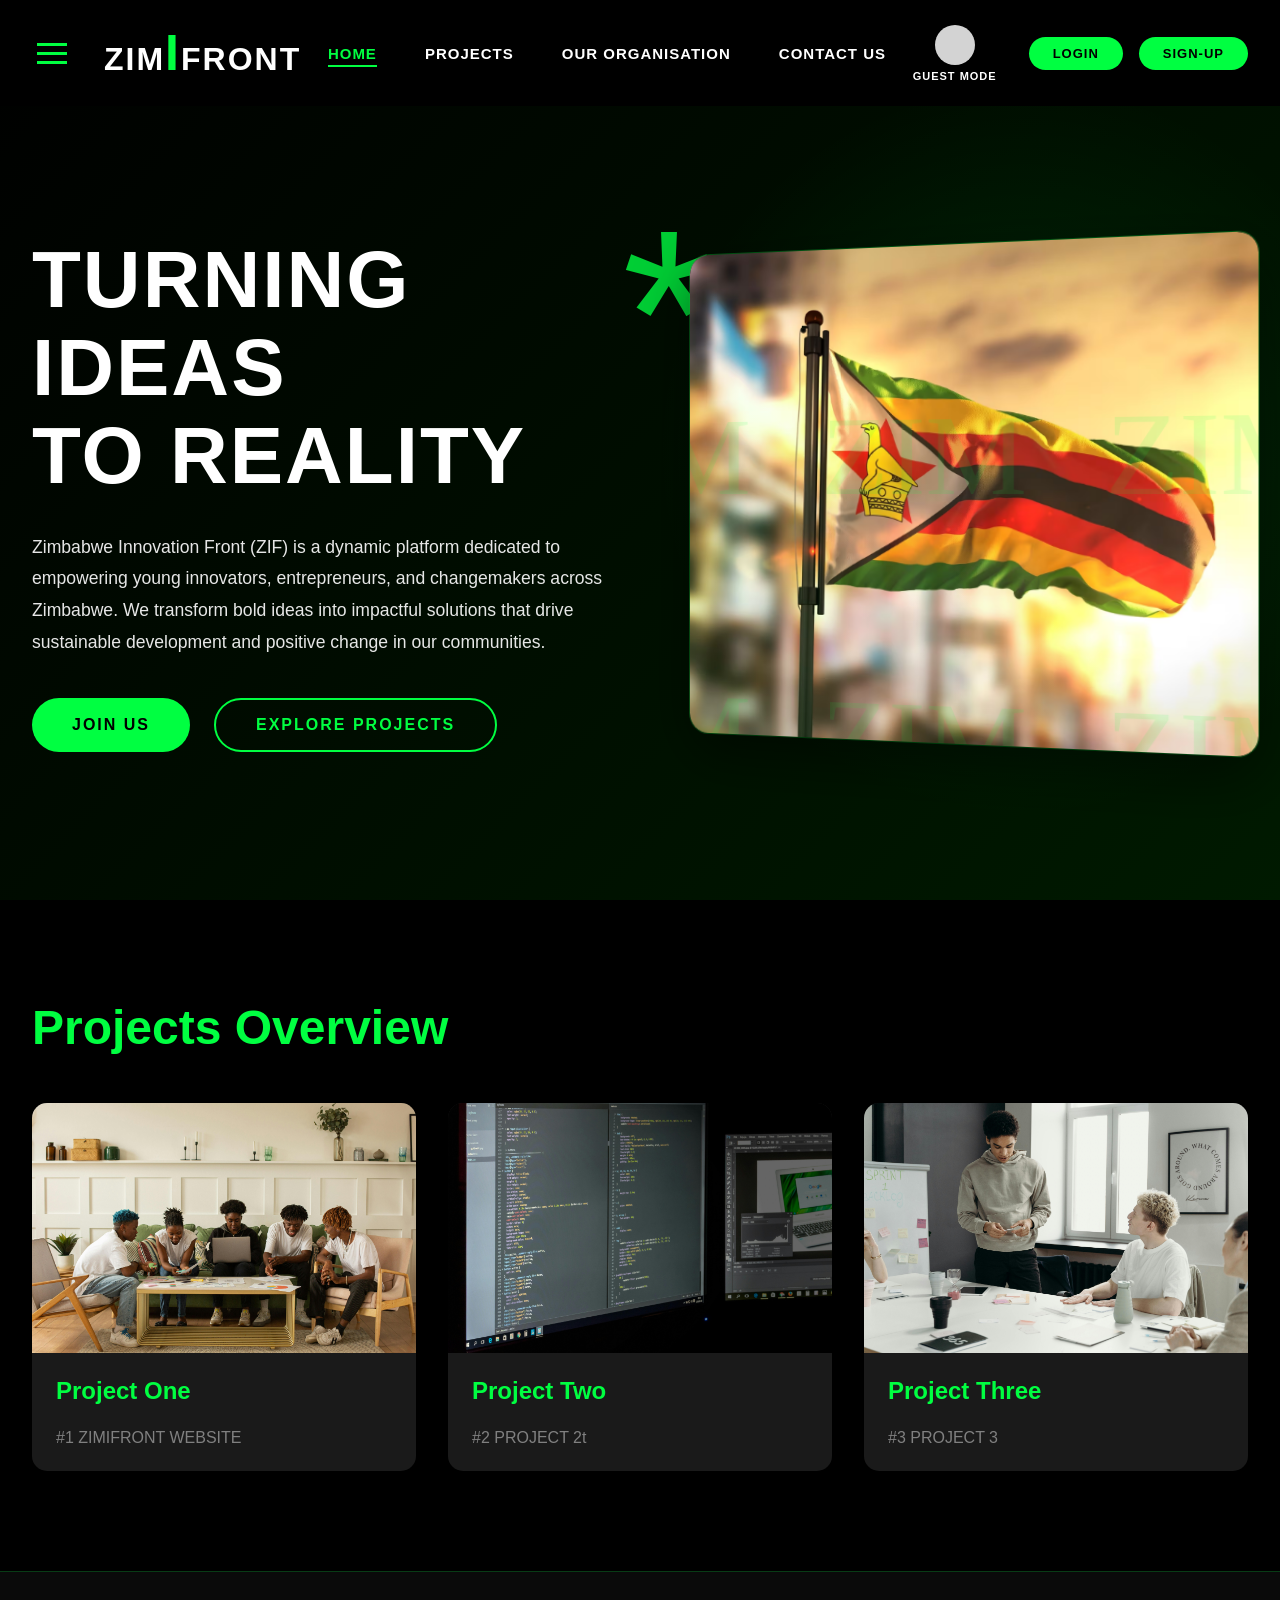
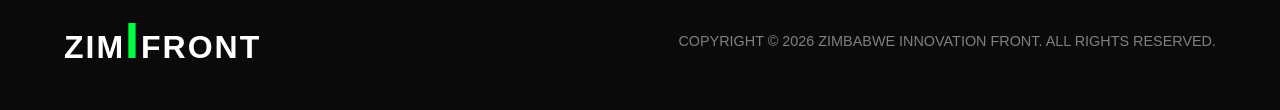
==== index.html @ 66d9a98f "Update index.html" ====
<!DOCTYPE html>
<html lang="en">
<head>
    <meta charset="UTF-8">
    <meta name="viewport" content="width=device-width, initial-scale=1.0">
    <title>ZIMFRONT - Where Ideas Become Reality</title>
<style>

* {
    margin: 0;
    padding: 0;
    box-sizing: border-box;
}

:root {
    --primary-green: #00ff41;
    --dark-green: #00cc34;
    --bg-black: #000000;
    --text-white: #ffffff;
    --gray: #808080;
    --text-green: #00ff41;
}

body {
    font-family: -apple-system, BlinkMacSystemFont, 'Segoe UI', Roboto, 'Helvetica Neue', Arial, sans-serif;
    background-color: var(--bg-black);
    color: var(--text-white);
    overflow-x: hidden;
}

.navbar {
    position: fixed;
    top: 0;
    left: 0;
    right: 0;
    background-color: rgba(0, 0, 0, 0.95);
    padding: 24px 32px;
    z-index: 1000;
    backdrop-filter: blur(10px);
}
.image-placeholder img{
    width:100%;
    height:100%;
    object-fit:cover;
    border-radius:20px;
}    

.nav-container {
    display: flex;
    justify-content: space-between;
    align-items: center;
    max-width: 1400px;
    margin: 0 auto;
}

.nav-left {
    display: flex;
    align-items: center;
    gap: 32px;
}

.menu-toggle {
    background: none;
    border: none;
    cursor: pointer;
    display: flex;
    flex-direction: column;
    gap: 6px;
    padding: 5px;
}

.menu-toggle span {
    width: 30px;
    height: 3px;
    background-color: var(--primary-green);
    transition: all 0.3s ease;
}

.menu-toggle:hover span {
    background-color: var(--text-white);
}

.logo {
    font-size: 32px;
    font-weight: 700;
    letter-spacing: 2px;
}

.logo-zim {
    color: var(--text-white);
}

.logo-front {
    color: var(--text-white);
}

.logo-i {
    color: var(--primary-green);
    font-size:50px; 
}

.nav-center {
    display: flex;
    gap: 48px;
}

.nav-link {
    color: var(--text-white);
    text-decoration: none;
    font-weight: 600;
    font-size: 15.2px;
    letter-spacing: 1px;
    position: relative;
    transition: color 0.3s ease;
}

.nav-link:hover,
.nav-link.active {
    color: var(--primary-green);
}

.nav-link::after {
    content: '';
    position: absolute;
    bottom: -5px;
    left: 0;
    width: 0;
    height: 2px;
    background-color: var(--primary-green);
    transition: width 0.3s ease;
}

.nav-link:hover::after,
.nav-link.active::after {
    width: 100%;
}

.nav-right {
    display: flex;
    align-items: center;
    gap: 16px;
}

.user-section {
    display: flex;
    flex-direction: column;
    align-items: center;
    margin-right: 16px;
}

.user-icon {
    width: 40px;
    height: 40px;
    background-color: #d3d3d3;
    border-radius: 50%;
    margin-bottom: 5px;
}

.user-text {
    font-size: 11.2px;
    font-weight: 600;
    letter-spacing: 1px;
}

.btn-login,
.btn-signup {
    padding: 9.6px 24px;
    border: none;
    border-radius: 25px;
    font-weight: 600;
    font-size: 13.6px;
    cursor: pointer;
    transition: all 0.3s ease;
    letter-spacing: 1px;
}

.btn-login {
    background-color: var(--primary-green);
    color: var(--bg-black);
}

.btn-login:hover {
    background-color: var(--dark-green);
    transform: translateY(-2px);
}

.btn-signup {
    background-color: var(--primary-green);
    color: var(--bg-black);
}

.btn-signup:hover {
    background-color: var(--dark-green);
    transform: translateY(-2px);
}


.mobile-menu .btn-login,
.mobile-menu .btn-signup {
    background-color: var(--bg-black);
    color: var(--primary-green);
    border: 2px solid var(--bg-black);
}

.mobile-menu .btn-login:hover,
.mobile-menu .btn-signup:hover {
    background-color: rgba(0, 0, 0, 0.8);
    transform: translateY(-2px);
}


.mobile-menu {
    position: fixed;
    top: 0;
    left: -500px;
    width: 450px;
    height: 100vh;
    background-color: var(--primary-green);
    padding: 2.5rem 2rem;
    transition: left 0.4s cubic-bezier(0.4, 0, 0.2, 1);
    z-index: 1001;
    display: flex;
    flex-direction: column;
    box-shadow: 4px 0 20px rgba(0, 255, 65, 0.3);
}

.mobile-menu.active {
    left: 0;
}

.menu-overlay {
    position: fixed;
    top: 0;
    left: 0;
    width: 100%;
    height: 100%;
    background-color: rgba(0, 0, 0, 0.7);
    z-index: 1000;
    opacity: 0;
    visibility: hidden;
    transition: opacity 0.4s ease, visibility 0.4s ease;
}

.menu-overlay.active {
    opacity: 1;
    visibility: visible;
}

.mobile-header {
    color: var(--bg-black);
    font-weight: 700;
    font-size: 20.8px;
    padding-bottom: 19.2px;
    border-bottom: 3px solid var(--bg-black);
    margin-bottom: 32px;
    letter-spacing: 1.5px;
}

.mobile-link {
    display: block;
    color: var(--bg-black);
    text-decoration: none;
    padding: 19.2px 0;
    font-weight: 600;
    font-size: 17.6px;
    border-bottom: 1px solid rgba(0, 0, 0, 0.15);
    transition: all 0.3s ease;
    letter-spacing: 0.5px;
}

.mobile-link:hover {
    padding-left: 15px;
    background-color: rgba(0, 0, 0, 0.05);
}

.mobile-auth {
    margin-top: auto;
    padding-top: 32px;
    display: flex;
    flex-direction: column;
    gap: 16px;
}

.mobile-footer {
    margin-top:24px;
    font-size: 12px;
    color: var(--bg-black);
    font-weight: 700;
    line-height: 1.5;
    text-align: center;
    padding-top: 19.2px;
    border-top: 3px solid var(--bg-black);
    letter-spacing: 0.5px;
}

.hero {
    min-height: 100vh;
    display: flex;
    flex-direction: column;
    justify-content: center;
    padding: 120px 2rem 2rem;
    background: linear-gradient(135deg, #000000 0%, #001a00 100%);
    position: relative;
    overflow: hidden;
}

.hero::before {
    content: '';
    position: absolute;
    top: 50%;
    right: -10%;
    width: 60%;
    height: 80%;
    background: radial-gradient(circle, rgba(0, 255, 65, 0.1) 0%, transparent 70%);
    transform: translateY(-50%);
}

.hero-content {
    display: flex;
    justify-content: space-between;
    align-items: center;
    max-width: 1400px;
    margin: 0 auto;
    width: 100%;
    gap: 64px;
}

.hero-left {
    flex: 1;
}

.hero-title {
    font-size: 5rem;
    font-weight: 900;
    line-height: 1.1;
    margin-bottom: 2rem;
    letter-spacing: 2px;
}

.hero-intro {
    font-size: 1.1rem;
    line-height: 1.8;
    color: rgba(255, 255, 255, 0.9);
    margin-bottom: 2.5rem;
    max-width: 600px;
}

.hero-buttons {
    display: flex;
    gap: 1.5rem;
    flex-wrap: wrap;
}

.btn-primary,
.btn-secondary {
    padding: 1rem 2.5rem;
    border: none;
    border-radius: 35px;
    font-size: 1rem;
    font-weight: 700;
    cursor: pointer;
    transition: all 0.3s ease;
    letter-spacing: 2px;
}

.btn-primary {
    background-color: var(--primary-green);
    color: var(--bg-black);
}

.btn-primary:hover {
    background-color: var(--dark-green);
    transform: translateY(-3px);
    box-shadow: 0 10px 30px rgba(0, 255, 65, 0.3);
}

.btn-secondary {
    background-color: transparent;
    color: var(--primary-green);
    border: 2px solid var(--primary-green);
}

.btn-secondary:hover {
    background-color: var(--primary-green);
    color: var(--bg-black);
    transform: translateY(-3px);
    box-shadow: 0 10px 30px rgba(0, 255, 65, 0.2);
}

.btn-projects {
    padding: 1rem 3rem;
    background-color: var(--primary-green);
    color: var(--bg-black);
    border: none;
    border-radius: 35px;
    font-size: 1rem;
    font-weight: 700;
    cursor: pointer;
    transition: all 0.3s ease;
    letter-spacing: 2px;
}

.btn-projects:hover {
    background-color: var(--dark-green);
    transform: translateY(-3px);
    box-shadow: 0 10px 30px rgba(0, 255, 65, 0.3);
}

.hero-right {
    flex: 1;
    display: flex;
    justify-content: center;
    align-items: center;
}

.image-container {
    position: relative;
    width: 100%;
    max-width: 600px;
}

.decorative-asterisk {
    position: absolute;
    top: -50px;
    left: -50px;
    font-size: 15rem;
    color: var(--primary-green);
    opacity: 0.8;
    font-weight: 300;
    z-index: 1;
    line-height: 1;
}

.image-card {
    position: relative;
    z-index: 2;
    transform: perspective(1000px) rotateY(-10deg);
    transition: transform 0.6s ease;
}

.image-card:hover {
    transform: perspective(1000px) rotateY(0deg);
}

.image-placeholder {
    width: 100%;
    height: 500px;
    background: linear-gradient(135deg, #1a1a1a 0%, #2d2d2d 100%);
    border-radius: 20px;
    box-shadow: 
        0 20px 60px rgba(0, 0, 0, 0.5),
        0 0 0 1px rgba(0, 255, 65, 0.3);
    overflow: hidden;
    position: relative;
}

.image-placeholder::before {
    content: '';
    position: absolute;
    top: 0;
    left: 0;
    right: 0;
    bottom: 0;
    background: 
        linear-gradient(45deg, rgba(0, 255, 65, 0.1) 0%, transparent 50%),
        url('data:image/svg+xml,<svg xmlns="http://www.w3.org/2000/svg" viewBox="0 0 100 100"><text y="50" font-size="40" fill="%2300ff41" opacity="0.1">ZIM</text></svg>');
    background-size: cover, 50%;
    background-position: center;
}

.scroll-indicator {
    position: absolute;
    bottom: 40px;
    left: 50%;
    transform: translateX(-50%);
    display: flex;
    flex-direction: column;
    align-items: center;
    gap: 10px;
    opacity: 0.7;
}

.scroll-indicator span {
    font-size: 0.8rem;
    letter-spacing: 2px;
}

.scroll-line {
    width: 2px;
    height: 40px;
    background: linear-gradient(to bottom, var(--primary-green), transparent);
    animation: scrollAnimation 2s ease-in-out infinite;
}

@keyframes scrollAnimation {
    0%, 100% {
        opacity: 0;
        transform: translateY(0);
    }
    50% {
        opacity: 1;
        transform: translateY(20px);
    }
}

/* Sections */
.container {
    max-width: 1400px;
    margin: 0 auto;
    padding: 0 2rem;
}

/* Highlights Section */
.highlights-section {
    padding: 80px 0;
    background: linear-gradient(180deg, #000000 0%, #001a00 100%);
    position: relative;
}

.highlights-title {
    font-size: 2.5rem;
    font-weight: 800;
    margin-bottom: 3rem;
    text-align: center;
    color: var(--text-white);
}

.highlights-grid {
    display: grid;
    grid-template-columns: repeat(auto-fit, minmax(280px, 1fr));
    gap: 2rem;
    margin-top: 3rem;
}

.highlight-card {
    background: linear-gradient(135deg, rgba(0, 255, 65, 0.05) 0%, rgba(0, 0, 0, 0.5) 100%);
    border: 1px solid rgba(0, 255, 65, 0.2);
    border-radius: 15px;
    padding: 2rem;
    transition: all 0.3s ease;
    cursor: pointer;
}

.highlight-card:hover {
    transform: translateY(-10px);
    border-color: var(--primary-green);
    box-shadow: 0 20px 40px rgba(0, 255, 65, 0.2);
    background: linear-gradient(135deg, rgba(0, 255, 65, 0.1) 0%, rgba(0, 0, 0, 0.5) 100%);
}

.highlight-icon {
    font-size: 3rem;
    margin-bottom: 1rem;
}

.highlight-card h3 {
    font-size: 1.5rem;
    color: var(--text-white);
    margin-bottom: 0.5rem;
}

.highlight-type {
    color: var(--primary-green);
    font-size: 0.85rem;
    font-weight: 600;
    text-transform: uppercase;
    letter-spacing: 1px;
    margin-bottom: 1rem;
}

.highlight-desc {
    color: var(--gray);
    line-height: 1.6;
    margin-bottom: 1.5rem;
}

.highlight-link {
    color: var(--primary-green);
    text-decoration: none;
    font-weight: 600;
    display: inline-flex;
    align-items: center;
    gap: 0.5rem;
    transition: all 0.3s ease;
}

.highlight-link:hover {
    gap: 1rem;
    color: var(--dark-green);
}

.about-section,
.projects-section {
    padding: 100px 0;
    background-color: var(--bg-black);
}

.section-title {
    font-size: 3rem;
    font-weight: 800;
    margin-bottom: 2rem;
    color: var(--primary-green);
}

.section-text {
    font-size: 1.2rem;
    line-height: 1.8;
    max-width: 800px;
    color: var(--gray);
}

/* Projects Grid */
.projects-grid {
    display: grid;
    grid-template-columns: repeat(auto-fit, minmax(350px, 1fr));
    gap: 2rem;
    margin-top: 3rem;
}

.project-card {
    background-color: #1a1a1a;
    border-radius: 15px;
    overflow: hidden;
    transition: transform 0.3s ease, box-shadow 0.3s ease;
    cursor: pointer;
}

.project-card:hover {
    transform: translateY(-10px);
    box-shadow: 0 20px 40px rgba(0, 255, 65, 0.2);
}

.project-image {
    width: 100%;
    height: 250px;
    background: linear-gradient(135deg, #2d2d2d 0%, #1a1a1a 100%);
    position: relative;
}

.project-image img {
    width: 100%;
    height: 100%;
    object-fit: cover;
}

.project-card h3 {
    padding: 1.5rem;
    font-size: 1.5rem;
    color: var(--primary-green);
}

.project-card p {
    padding: 0 1.5rem 1.5rem;
    color: var(--gray);
}

/* Footer */
.footer {
    background-color: #0a0a0a;
    padding: 3rem 0;
    border-top: 1px solid rgba(0, 255, 65, 0.2);
}

.footer-content {
    display: flex;
    justify-content: space-between;
    align-items: center;
}

.footer p {
    color: var(--gray);
    font-size: 0.9rem;
}

/* Responsive Design */
@media (max-width: 1024px) {
    .hero-title {
        font-size: 4rem;
    }
    
    .hero-intro {
        font-size: 1rem;
    }
    
    .nav-center {
        display: none;
    }
    
    .highlights-grid {
        grid-template-columns: repeat(auto-fit, minmax(250px, 1fr));
    }
}

@media (max-width: 768px) {
    .hero-content {
        flex-direction: column;
        text-align: center;
    }
    
    .hero-title {
        font-size: 3rem;
    }
    
    .hero-intro {
        font-size: 0.95rem;
        margin-left: auto;
        margin-right: auto;
    }
    
    .hero-buttons {
        justify-content: center;
    }
    
    .decorative-asterisk {
        font-size: 8rem;
        top: -30px;
        left: -30px;
    }
    
    .nav-right .user-section {
        display: none;
    }
    
    .section-title {
        font-size: 2rem;
    }
    
    .highlights-grid {
        grid-template-columns: 1fr;
    }
    
    .highlights-title {
        font-size: 1.8rem;
    }
    
    .projects-grid {
        grid-template-columns: 1fr;
    }
    
    .footer-content {
        flex-direction: column;
        gap: 1rem;
        text-align: center;
    }
    
    .mobile-menu {
        width: 350px;
        left: -350px;
    }
}

@media (max-width: 480px) {
    .hero-title {
        font-size: 2.5rem;
    }
    
    .hero-intro {
        font-size: 0.9rem;
    }
    
    .hero-buttons {
        flex-direction: column;
        width: 100%;
    }
    
    .btn-primary,
    .btn-secondary {
        width: 100%;
    }
    
    .navbar {
        padding: 1rem;
    }
    
    .logo {
        font-size: 1.5rem;
    }
    
    .btn-login,
    .btn-signup {
        padding: 0.5rem 1rem;
        font-size: 0.75rem;
    }
    
    .highlights-title {
        font-size: 1.5rem;
    }
    
    .highlight-card {
        padding: 1.5rem;
    }
    
    .mobile-menu {
        width: 85%;
        left: -85%;
    }
}

</style>
<link rel="stylesheet" href="Header_and_footer.css">
<script src = 'headerFooterManager.js'></script>
</head>
<body>
  <special-header></special-header>
    
    <div class="menu-overlay" id="menuOverlay"></div>

    
    <section class="hero">
        <div class="hero-content">
            <div class="hero-left">
                <h1 class="hero-title">
                    TURNING IDEAS<br>
                    TO REALITY
                </h1>
                <p class="hero-intro">
                    Zimbabwe Innovation Front (ZIF) is a dynamic platform dedicated to empowering young innovators, 
                    entrepreneurs, and changemakers across Zimbabwe. We transform bold ideas into impactful solutions 
                    that drive sustainable development and positive change in our communities.
                </p>
                <div class="hero-buttons">
                    <button class="btn-primary">JOIN US</button>
                    <button class="btn-secondary">EXPLORE PROJECTS</button>
                </div>
            </div>
            
            <div class="hero-right">
                <div class="image-container">
                    <div class="decorative-asterisk">*</div>
                    <div class="image-card">
                        <div class="image-placeholder"> <img src="zimbabwe-flag.avif">
                        </div>
                    </div>
                </div>
            </div>
        </div>

    </section>

   <!-- Projects Section -->
    <section id="projects" class="projects-section">
        <div class="container">
            <h2 class="section-title">Projects Overview</h2>
            <div class="projects-grid">
                <div class="project-card">
                    <div class="project-image"><img src="pexels-gabby-k-9433169.jpg"></div>
                    <h3>Project One</h3>
                    <p>#1 ZIMIFRONT WEBSITE</p>
                </div>
                <div class="project-card">
                    <div class="project-image"><img src="pexels-pixabay-159299.jpg"></div>
                    <h3>Project Two</h3>
                    <p>#2 PROJECT 2t</p>
                </div>
                <div class="project-card">
                    <div class="project-image"><img src = "pexels-cottonbro-7437090.jpg"></div>
                    <h3>Project Three</h3>
                    <p>#3 PROJECT 3</p>
                </div>
            </div>
        </div>
    </section>
    
    <special-footer></special-footer>
    

    <script>

// Mobile Menu Toggle
window.addEventListener('DOMContentLoaded', () => {
    setTimeout(() => {
        const navbar = document.querySelector('.navbar');
        if (navbar) {
            navbar.style.transition = 'transform 0.3s ease, background-color 0.3s ease';
        }  
// Close mobile menu when clicking a link
const mobileLinks = document.querySelectorAll('.mobile-link');
mobileLinks.forEach(link => {
    link.addEventListener('click', () => {
        mobileMenu.classList.remove('active');
        menuOverlay.classList.remove('active');
        document.body.style.overflow = '';
        const spans = menuToggle.querySelectorAll('span');
        spans[0].style.transform = 'none';
        spans[1].style.opacity = '1';
        spans[2].style.transform = 'none';
    });
});

// Smooth scrolling for navigation links
document.querySelectorAll('a[href^="#"]').forEach(anchor => {
    anchor.addEventListener('click', function (e) {
        e.preventDefault();
        const target = document.querySelector(this.getAttribute('href'));
        if (target) {
            target.scrollIntoView({
                behavior: 'smooth',
                block: 'start'
            });
        }
    });
});

// Active nav link on scroll
const sections = document.querySelectorAll('section[id]');
const navLinks = document.querySelectorAll('.nav-link');

window.addEventListener('scroll', () => {
    let current = '';
    
    sections.forEach(section => {
        const sectionTop = section.offsetTop;
        const sectionHeight = section.clientHeight;
        if (window.scrollY >= (sectionTop - 200)) {
            current = section.getAttribute('id');
        }
    });
    
    navLinks.forEach(link => {
        link.classList.remove('active');
        if (link.getAttribute('href') === `#${current}`) {
            link.classList.add('active');
        }
    });
    
    // Special case for home
    if (window.scrollY < 300) {
        navLinks.forEach(link => {
            if (link.getAttribute('href') === '#home') {
                link.classList.add('active');
            }
        });
    }
});


// 3D tilt effect on image card
const imageCard = document.querySelector('.image-card');
if (imageCard) {
    imageCard.addEventListener('mousemove', (e) => {
        const rect = imageCard.getBoundingClientRect();
        const x = e.clientX - rect.left;
        const y = e.clientY - rect.top;
        
        const centerX = rect.width / 2;
        const centerY = rect.height / 2;
        
        const rotateX = (y - centerY) / 20;
        const rotateY = (centerX - x) / 20;
        
        imageCard.style.transform = `perspective(1000px) rotateX(${rotateX}deg) rotateY(${rotateY}deg)`;
    });
    
    imageCard.addEventListener('mouseleave', () => {
        imageCard.style.transform = 'perspective(1000px) rotateY(-10deg)';
    });
}

// Fade in animations on scroll
const observerOptions = {
    threshold: 0.1,
    rootMargin: '0px 0px -100px 0px'
};

const observer = new IntersectionObserver((entries) => {
    entries.forEach(entry => {
        if (entry.isIntersecting) {
            entry.target.style.opacity = '1';
            entry.target.style.transform = 'translateY(0)';
        }
    });
}, observerOptions);

// Add fade-in class to elements
document.querySelectorAll('.project-card, .section-title, .section-text').forEach(el => {
    el.style.opacity = '0';
    el.style.transform = 'translateY(30px)';
    el.style.transition = 'opacity 0.6s ease, transform 0.6s ease';
    observer.observe(el);
});

// View Projects button scroll
const viewProjectsBtn = document.querySelector('.btn-projects');
if (viewProjectsBtn) {
    viewProjectsBtn.addEventListener('click', () => {
        const projectsSection = document.getElementById('projects');
        if (projectsSection) {
            projectsSection.scrollIntoView({
                behavior: 'smooth',
                block: 'start'
            });
        }
    });
}

// Hero CTA buttons
const exploreProjectsBtn = document.querySelector('.btn-secondary');
if (exploreProjectsBtn) {
    exploreProjectsBtn.addEventListener('click', () => {
        const projectsSection = document.getElementById('projects');
        if (projectsSection) {
            projectsSection.scrollIntoView({
                behavior: 'smooth',
                block: 'start'
            });
        }
    });
}

const joinUsBtn = document.querySelector('.btn-primary');
if (joinUsBtn) {
    joinUsBtn.addEventListener('click', () => {
        // You can link this to a signup form or contact section
        alert('Thank you for your interest! Registration will open soon.');
    });
}

// Animated asterisk rotation
const asterisk = document.querySelector('.decorative-asterisk');
if (asterisk) {
    let rotation = 0;
    setInterval(() => {
        rotation += 0.5;
        asterisk.style.transform = `rotate(${rotation}deg)`;
    }, 50);
}

// Add hover effect to project cards
const projectCards = document.querySelectorAll('.project-card');
projectCards.forEach(card => {
    card.addEventListener('mouseenter', function() {
        this.style.borderColor = 'var(--primary-green)';
    });
    
    card.addEventListener('mouseleave', function() {
        this.style.borderColor = 'transparent';
    });
});

// Navbar scroll effect
let lastScroll = 0;
const navbar = document.querySelector('.navbar');

window.addEventListener('scroll', () => {
    const currentScroll = window.scrollY;
    
    if (currentScroll > lastScroll && currentScroll > 100) {
        // Scrolling down
        navbar.style.transform = 'translateY(-100%)';
    } else {
        // Scrolling up
        navbar.style.transform = 'translateY(0)';
    }
    
    // Add background when scrolled
    if (currentScroll > 50) {
        navbar.style.backgroundColor = 'rgba(0, 0, 0, 0.98)';
    } else {
        navbar.style.backgroundColor = 'rgba(0, 0, 0, 0.95)';
    }
    
    lastScroll = currentScroll;
});

// Add transition to navbar
/*navbar.style.transition = 'transform 0.3s ease, background-color 0.3s ease';*/

console.log('ZIMFRONT website loaded successfully!');

        function loginUser(){

const name = document.getElementById("loginName").value;

const user = {
name:name,
image:"default-avatar.png"
};

localStorage.setItem("user", JSON.stringify(user));

window.location.href="index.html";

}

</script>
</body>
</html>
---- Header_and_footer.css ----
/* Global reset used by header/footer */
* {
    margin: 0;
    padding: 0;
    box-sizing: border-box;
}

:root {
    --primary-green: #00ff41;
    --dark-green: #00cc34;
    --bg-black: #000000;
    --text-white: #ffffff;
    --gray: #808080;
}

/* Base body styling */
body {
    font-family: -apple-system, BlinkMacSystemFont, 'Segoe UI', Roboto, 'Helvetica Neue', Arial, sans-serif;
    background-color: var(--bg-black);
    color: var(--text-white);
    overflow-x: hidden;
}

/* NAVBAR */

.navbar {
    position: fixed;
    top: 0;
    left: 0;
    right: 0;
    background-color: rgba(0,0,0,0.95);
    padding: 24px 32px;
    z-index: 1000;
    backdrop-filter: blur(10px);
}

.nav-container {
    display: flex;
    justify-content: space-between;
    align-items: center;
    max-width: 1400px;
    margin: 0 auto;
}

.nav-left {
    display: flex;
    align-items: center;
    gap: 32px;
}

/* Menu toggle */

.menu-toggle {
    background: none;
    border: none;
    cursor: pointer;
    display: flex;
    flex-direction: column;
    gap: 6px;
    padding: 5px;
}

.menu-toggle span {
    width: 30px;
    height: 3px;
    background-color: var(--primary-green);
    transition: all 0.3s ease;
}

.menu-toggle:hover span {
    background-color: var(--text-white);
}

/* Logo */

.logo {
    font-size: 32px;
    font-weight: 700;
    letter-spacing: 2px;
}

.logo-zim,
.logo-front {
    color: var(--text-white);
}

.logo-i {
    color: var(--primary-green);
    font-size: 50px;
}

/* Navigation links */

.nav-center {
    display: flex;
    gap: 48px;
}

.nav-link {
    color: var(--text-white);
    text-decoration: none;
    font-weight: 600;
    font-size: 15px;
    letter-spacing: 1px;
    position: relative;
    transition: color 0.3s ease;
}

.nav-link:hover,
.nav-link.active {
    color: var(--primary-green);
}

.nav-link::after {
    content: "";
    position: absolute;
    bottom: -5px;
    left: 0;
    width: 0;
    height: 2px;
    background-color: var(--primary-green);
    transition: width 0.3s ease;
}

.nav-link:hover::after,
.nav-link.active::after {
    width: 100%;
}

/* Right section */

.nav-right {
    display: flex;
    align-items: center;
    gap: 16px;
}

.user-section {
    display: flex;
    flex-direction: column;
    align-items: center;
    margin-right: 16px;
}

.user-icon {
    width: 40px;
    height: 40px;
    background: #d3d3d3;
    border-radius: 50%;
    margin-bottom: 5px;
}

.user-text {
    font-size: 11px;
    font-weight: 600;
}

/* Buttons */

.btn-login,
.btn-signup {
    padding: 9px 24px;
    border: none;
    border-radius: 25px;
    font-weight: 600;
    font-size: 13px;
    cursor: pointer;
    transition: all 0.3s ease;
}

.btn-login,
.btn-signup {
    background-color: var(--primary-green);
    color: var(--bg-black);
}

.btn-login:hover,
.btn-signup:hover {
    background-color: var(--dark-green);
    transform: translateY(-2px);
}

/* MOBILE MENU */

.mobile-menu {
    position: fixed;
    top: 0;
    left: -500px;
    width: 450px;
    height: 100vh;
    background-color: var(--primary-green);
    padding: 2.5rem 2rem;
    transition: left 0.4s ease;
    z-index: 1001;
    display: flex;
    flex-direction: column;
    overflow-y: auto;
}

.mobile-menu.active {
    left: 0;
}

.menu-overlay {
    position: fixed;
    top: 0;
    left: 0;
    width: 100%;
    height: 100%;
    background: rgba(0,0,0,0.7);
    z-index: 1000;
    opacity: 0;
    visibility: hidden;
    transition: 0.4s;
}

.menu-overlay.active {
    opacity: 1;
    visibility: visible;
}

.mobile-header {
    color: var(--bg-black);
    font-weight: 700;
    font-size: 20px;
    padding-bottom: 20px;
    border-bottom: 3px solid var(--bg-black);
    margin-bottom: 32px;
}

.mobile-link {
    display: block;
    color: var(--bg-black);
    text-decoration: none;
    padding: 18px 0;
    font-weight: 600;
    border-bottom: 1px solid rgba(0,0,0,0.15);
}

.mobile-auth {
    margin-top: auto;
    padding-top: 32px;
    display: flex;
    flex-direction: column;
    gap: 16px;
}

.mobile-footer {
    margin-top: 24px;
    font-size: 12px;
    color: var(--bg-black);
    text-align: center;
    padding-top: 19px;
    border-top: 3px solid var(--bg-black);
}

/* FOOTER */

.footer {
    background-color: #0a0a0a;
    padding: 40px 0;
    border-top: 1px solid rgba(0,255,65,0.2);
    width : 100%;
}

.footer-content {
     max-width: 1400px;
    margin: auto;
    padding: 0 2rem;
    display: flex;
    justify-content: space-between;
    align-items: center;
}

.footer p {
    color: var(--gray);
    font-size: 0.9rem;
}

/* Responsive */

@media (max-width:1024px){
    .nav-center{
        display:none;
    }
}

@media (max-width:768px){
    .footer-content{
        flex-direction:column;
        gap:1rem;
        text-align:center;
    }

    .mobile-menu{
        width:350px;
        left:-350px;
    }
}

@media (max-width:480px){

    .navbar{
        padding:1rem;
    }

    .logo{
        font-size:1.5rem;
    }

    .btn-login,
    .btn-signup{
        padding:0.5rem 1rem;
        font-size:0.75rem;
    }

    .mobile-menu{
        width:85%;
        left:-85%;
    }
}



/* LOGIN / SIGNUP POPUP */

.modal{
    display:none;
    position:fixed;
    top:0;
    left:0;
    width:100%;
    height:100%;
    background:rgba(0,0,0,0.85);
    z-index:2000;
    justify-content:center;
    align-items:center;
    overflow-y:auto;
}

.modal-box{
    width:350px;
    background:#000;
    border:2px solid var(--primary-green);
    border-radius:10px;
    padding:30px;
    margin:150px auto;
    text-align:center;
}

.modal-box input{
    width:100%;
    padding:10px;
    margin:10px 0;
    background:#111;
    border:1px solid var(--primary-green);
    color:white;
}

.close{
    float:right;
    font-size:22px;
    cursor:pointer;
}

.auth-wrapper {
            width:100%;
            display:flex;
            justify-content:center;
            align-items:center;
            display: flex;
            align-items: center;
            justify-content: center;
            padding: 120px 1rem 3rem;
            background: linear-gradient(135deg, #000000 0%, #001a00 100%);
            position: relative;
            overflow: hidden;
        }

        .auth-wrapper::before {
            content: '';
            position: absolute;
            top: 50%;
            left: 50%;
            width: 600px;
            height: 600px;
            background: radial-gradient(circle, rgba(0,255,65,0.08) 0%, transparent 70%);
            transform: translate(-50%, -50%);
            pointer-events: none;
        }

        .auth-card {
            background: rgba(10,10,10,0.95);
            border: 1px solid rgba(0,255,65,0.25);
            border-radius: 20px;
            padding: 3rem 2.5rem;
            width: 100%;
            max-width: 460px;
            box-shadow: 0 30px 80px rgba(0,0,0,0.6), 0 0 0 1px rgba(0,255,65,0.1);
        }

        .auth-logo {
            font-size: 2rem;
            font-weight: 700;
            letter-spacing: 2px;
            text-align: center;
            margin-bottom: 0.5rem;
        }

        .auth-subtitle {
            text-align: center;
            color: #808080;
            font-size: 0.9rem;
            letter-spacing: 1px;
            margin-bottom: 2.5rem;
        }

        .auth-title {
            font-size: 1.8rem;
            font-weight: 800;
            color: #ffffff;
            margin-bottom: 2rem;
            letter-spacing: 1px;
        }

        .form-group {
            margin-bottom: 1.25rem;
        }

        .form-group label {
            display: block;
            font-size: 0.78rem;
            font-weight: 700;
            letter-spacing: 1.5px;
            color: #00ff41;
            margin-bottom: 0.5rem;
            text-transform: uppercase;
        }

        .form-group input, .form-group select {
            width: 100%;
            padding: 0.9rem 1.2rem;
            background: rgba(255,255,255,0.04);
            border: 1px solid rgba(0,255,65,0.25);
            border-radius: 10px;
            color: #ffffff;
            font-size: 0.95rem;
            transition: border-color 0.3s ease, box-shadow 0.3s ease;
            outline: none;
        }

        .form-group select option {
            background: #111;
        }

        .form-group input:focus, .form-group select:focus {
            border-color: #00ff41;
            box-shadow: 0 0 0 3px rgba(0,255,65,0.1);
        }

        .form-group input::placeholder {
            color: #444;
        }

        .btn-auth {
            width: 100%;
            padding: 1rem;
            background: #00ff41;
            color: #000000;
            border: none;
            border-radius: 35px;
            font-size: 1rem;
            font-weight: 800;
            letter-spacing: 2px;
            cursor: pointer;
            transition: all 0.3s ease;
            margin-top: 0.5rem;
        }

        .btn-auth:hover {
            background: #00cc34;
            transform: translateY(-2px);
            box-shadow: 0 10px 30px rgba(0,255,65,0.3);
        }

        .auth-switch {
            text-align: center;
            margin-top: 1.5rem;
            color: #808080;
            font-size: 0.9rem;
        }

        .auth-switch a {
            color: #00ff41;
            font-weight: 700;
            text-decoration: none;
            transition: color 0.3s;
        }

        .auth-switch a:hover { color: #00cc34; }

        .error-msg {
            color: #ff4444;
            font-size: 0.82rem;
            margin-top: 0.75rem;
            text-align: center;
            display: none;
        }

        .avatar-upload {
            display: flex;
            align-items: center;
            gap: 1rem;
            margin-bottom: 1.5rem;
        }

        .avatar-preview {
            width: 60px;
            height: 60px;
            border-radius: 50%;
            background: #1a1a1a;
            border: 2px solid rgba(0,255,65,0.3);
            overflow: hidden;
            flex-shrink: 0;
            display: flex;
            align-items: center;
            justify-content: center;
            color: #444;
            font-size: 1.5rem;
        }

        .avatar-preview img {
            width: 100%;
            height: 100%;
            object-fit: cover;
        }

        .avatar-label {
            font-size: 0.8rem;
            color: #808080;
            line-height: 1.5;
        }

        .avatar-label span {
            color: #00ff41;
            cursor: pointer;
            font-weight: 700;
        }

        #avatarInput { display: none; }

 .auth-wrapper {
            min-height: 100vh;
            display: flex;
            align-items: center;
            justify-content: center;
            padding: 120px 1rem 3rem;
            background: linear-gradient(135deg, #000000 0%, #001a00 100%);
            position: relative;
            overflow: hidden;
        }

        .auth-wrapper::before {
            content: '';
            position: absolute;
            top: 50%;
            left: 50%;
            width: 600px;
            height: 600px;
            background: radial-gradient(circle, rgba(0,255,65,0.08) 0%, transparent 70%);
            transform: translate(-50%, -50%);
            pointer-events: none;
        }

        .auth-card {
            background: rgba(10,10,10,0.95);
            border: 1px solid rgba(0,255,65,0.25);
            border-radius: 20px;
            padding: 3rem 2.5rem;
            width: 100%;
            max-width: 460px;
            box-shadow: 0 30px 80px rgba(0,0,0,0.6), 0 0 0 1px rgba(0,255,65,0.1);
            position: relative;
        }

        .auth-logo {
            font-size: 2rem;
            font-weight: 700;
            letter-spacing: 2px;
            text-align: center;
            margin-bottom: 0.5rem;
        }

        .auth-subtitle {
            text-align: center;
            color: #808080;
            font-size: 0.9rem;
            letter-spacing: 1px;
            margin-bottom: 2.5rem;
        }

        .auth-title {
            font-size: 1.8rem;
            font-weight: 800;
            color: #ffffff;
            margin-bottom: 2rem;
            letter-spacing: 1px;
        }

        .form-group {
            margin-bottom: 1.25rem;
        }

        .form-group label {
            display: block;
            font-size: 0.78rem;
            font-weight: 700;
            letter-spacing: 1.5px;
            color: #00ff41;
            margin-bottom: 0.5rem;
            text-transform: uppercase;
        }

        .form-group input {
            width: 100%;
            padding: 0.9rem 1.2rem;
            background: rgba(255,255,255,0.04);
            border: 1px solid rgba(0,255,65,0.25);
            border-radius: 10px;
            color: #ffffff;
            font-size: 0.95rem;
            transition: border-color 0.3s ease, box-shadow 0.3s ease;
            outline: none;
        }

        .form-group input:focus {
            border-color: #00ff41;
            box-shadow: 0 0 0 3px rgba(0,255,65,0.1);
        }

        .form-group input::placeholder {
            color: #444;
        }

        .btn-auth {
            width: 100%;
            padding: 1rem;
            background: #00ff41;
            color: #000000;
            border: none;
            border-radius: 35px;
            font-size: 1rem;
            font-weight: 800;
            letter-spacing: 2px;
            cursor: pointer;
            transition: all 0.3s ease;
            margin-top: 0.5rem;
        }

        .btn-auth:hover {
            background: #00cc34;
            transform: translateY(-2px);
            box-shadow: 0 10px 30px rgba(0,255,65,0.3);
        }

        .auth-switch {
            text-align: center;
            margin-top: 1.5rem;
            color: #808080;
            font-size: 0.9rem;
        }

        .auth-switch a {
            color: #00ff41;
            font-weight: 700;
            text-decoration: none;
            transition: color 0.3s;
        }

        .auth-switch a:hover {
            color: #00cc34;
        }

        .error-msg {
            color: #ff4444;
            font-size: 0.82rem;
            margin-top: 0.75rem;
            text-align: center;
            display: none;
        }

        /* Avatar upload preview */
        .avatar-upload {
            display: flex;
            align-items: center;
            gap: 1rem;
            margin-bottom: 1.5rem;
        }

        .avatar-preview {
            width: 60px;
            height: 60px;
            border-radius: 50%;
            background: #1a1a1a;
            border: 2px solid rgba(0,255,65,0.3);
            overflow: hidden;
            flex-shrink: 0;
            display: flex;
            align-items: center;
            justify-content: center;
            color: #444;
            font-size: 1.5rem;
        }

        .avatar-preview img {
            width: 100%;
            height: 100%;
            object-fit: cover;
        }

        .avatar-label {
            font-size: 0.8rem;
            color: #808080;
            line-height: 1.5;
        }

        .avatar-label span {
            color: #00ff41;
            cursor: pointer;
            font-weight: 700;
        }

        #avatarInput {
            display: none;
        }

.join-wrapper {
            min-height: 100vh;
            display: flex;
            align-items: center;
            justify-content: center;
            padding: 120px 1rem 3rem;
            background: linear-gradient(135deg, #000000 0%, #001a00 100%);
            position: relative;
            overflow: hidden;
        }

        .join-wrapper::before {
            content: '';
            position: absolute;
            top: -10%;
            right: -10%;
            width: 500px;
            height: 500px;
            background: radial-gradient(circle, rgba(0,255,65,0.07) 0%, transparent 70%);
            pointer-events: none;
        }

        .join-card {
            background: rgba(10,10,10,0.95);
            border: 1px solid rgba(0,255,65,0.25);
            border-radius: 20px;
            padding: 3rem 2.5rem;
            width: 100%;
            max-width: 560px;
            box-shadow: 0 30px 80px rgba(0,0,0,0.6);
            position: relative;
        }

        .join-badge {
            display: inline-block;
            background: rgba(0,255,65,0.12);
            color: #00ff41;
            font-size: 0.75rem;
            font-weight: 700;
            letter-spacing: 2px;
            padding: 0.4rem 1rem;
            border-radius: 20px;
            border: 1px solid rgba(0,255,65,0.3);
            margin-bottom: 1.25rem;
            text-transform: uppercase;
        }

        .join-logo {
            font-size: 2rem;
            font-weight: 700;
            letter-spacing: 2px;
            margin-bottom: 0.5rem;
        }

        .join-title {
            font-size: 2rem;
            font-weight: 900;
            color: #ffffff;
            margin-bottom: 0.75rem;
            letter-spacing: 1px;
            line-height: 1.2;
        }

        .join-desc {
            color: #808080;
            font-size: 0.95rem;
            line-height: 1.6;
            margin-bottom: 2rem;
        }

        .form-group {
            margin-bottom: 1.2rem;
        }

        .form-row {
            display: grid;
            grid-template-columns: 1fr 1fr;
            gap: 1rem;
        }

        .form-group label {
            display: block;
            font-size: 0.75rem;
            font-weight: 700;
            letter-spacing: 1.5px;
            color: #00ff41;
            margin-bottom: 0.5rem;
            text-transform: uppercase;
        }

        .form-group input,
        .form-group select,
        .form-group textarea {
            width: 100%;
            padding: 0.9rem 1.2rem;
            background: rgba(255,255,255,0.04);
            border: 1px solid rgba(0,255,65,0.25);
            border-radius: 10px;
            color: #ffffff;
            font-size: 0.95rem;
            font-family: inherit;
            transition: border-color 0.3s ease, box-shadow 0.3s ease;
            outline: none;
            resize: vertical;
        }

        .form-group select option {
            background: #111;
        }

        .form-group input:focus,
        .form-group select:focus,
        .form-group textarea:focus {
            border-color: #00ff41;
            box-shadow: 0 0 0 3px rgba(0,255,65,0.1);
        }

        .form-group input::placeholder,
        .form-group textarea::placeholder {
            color: #444;
        }

        .btn-submit {
            width: 100%;
            padding: 1rem;
            background: #00ff41;
            color: #000000;
            border: none;
            border-radius: 35px;
            font-size: 1rem;
            font-weight: 800;
            letter-spacing: 2px;
            cursor: pointer;
            transition: all 0.3s ease;
            margin-top: 0.75rem;
        }

        .btn-submit:hover {
            background: #00cc34;
            transform: translateY(-2px);
            box-shadow: 0 10px 30px rgba(0,255,65,0.3);
        }

        /* Success state */
        .success-screen {
            display: none;
            text-align: center;
            padding: 2rem 0;
        }

        .success-icon {
            font-size: 4rem;
            margin-bottom: 1rem;
        }

        .success-title {
            font-size: 1.8rem;
            font-weight: 900;
            color: #00ff41;
            margin-bottom: 1rem;
        }

        .success-msg {
            color: #808080;
            font-size: 0.95rem;
            line-height: 1.6;
            margin-bottom: 2rem;
        }

        .btn-home {
            display: inline-block;
            padding: 0.9rem 2.5rem;
            background: #00ff41;
            color: #000;
            border: none;
            border-radius: 35px;
            font-weight: 800;
            font-size: 0.95rem;
            letter-spacing: 2px;
            cursor: pointer;
            text-decoration: none;
            transition: all 0.3s ease;
        }

        .btn-home:hover {
            background: #00cc34;
            transform: translateY(-2px);
        }

        @media (max-width: 480px) {
            .form-row { grid-template-columns: 1fr; }
            .join-card { padding: 2rem 1.5rem; }
        }
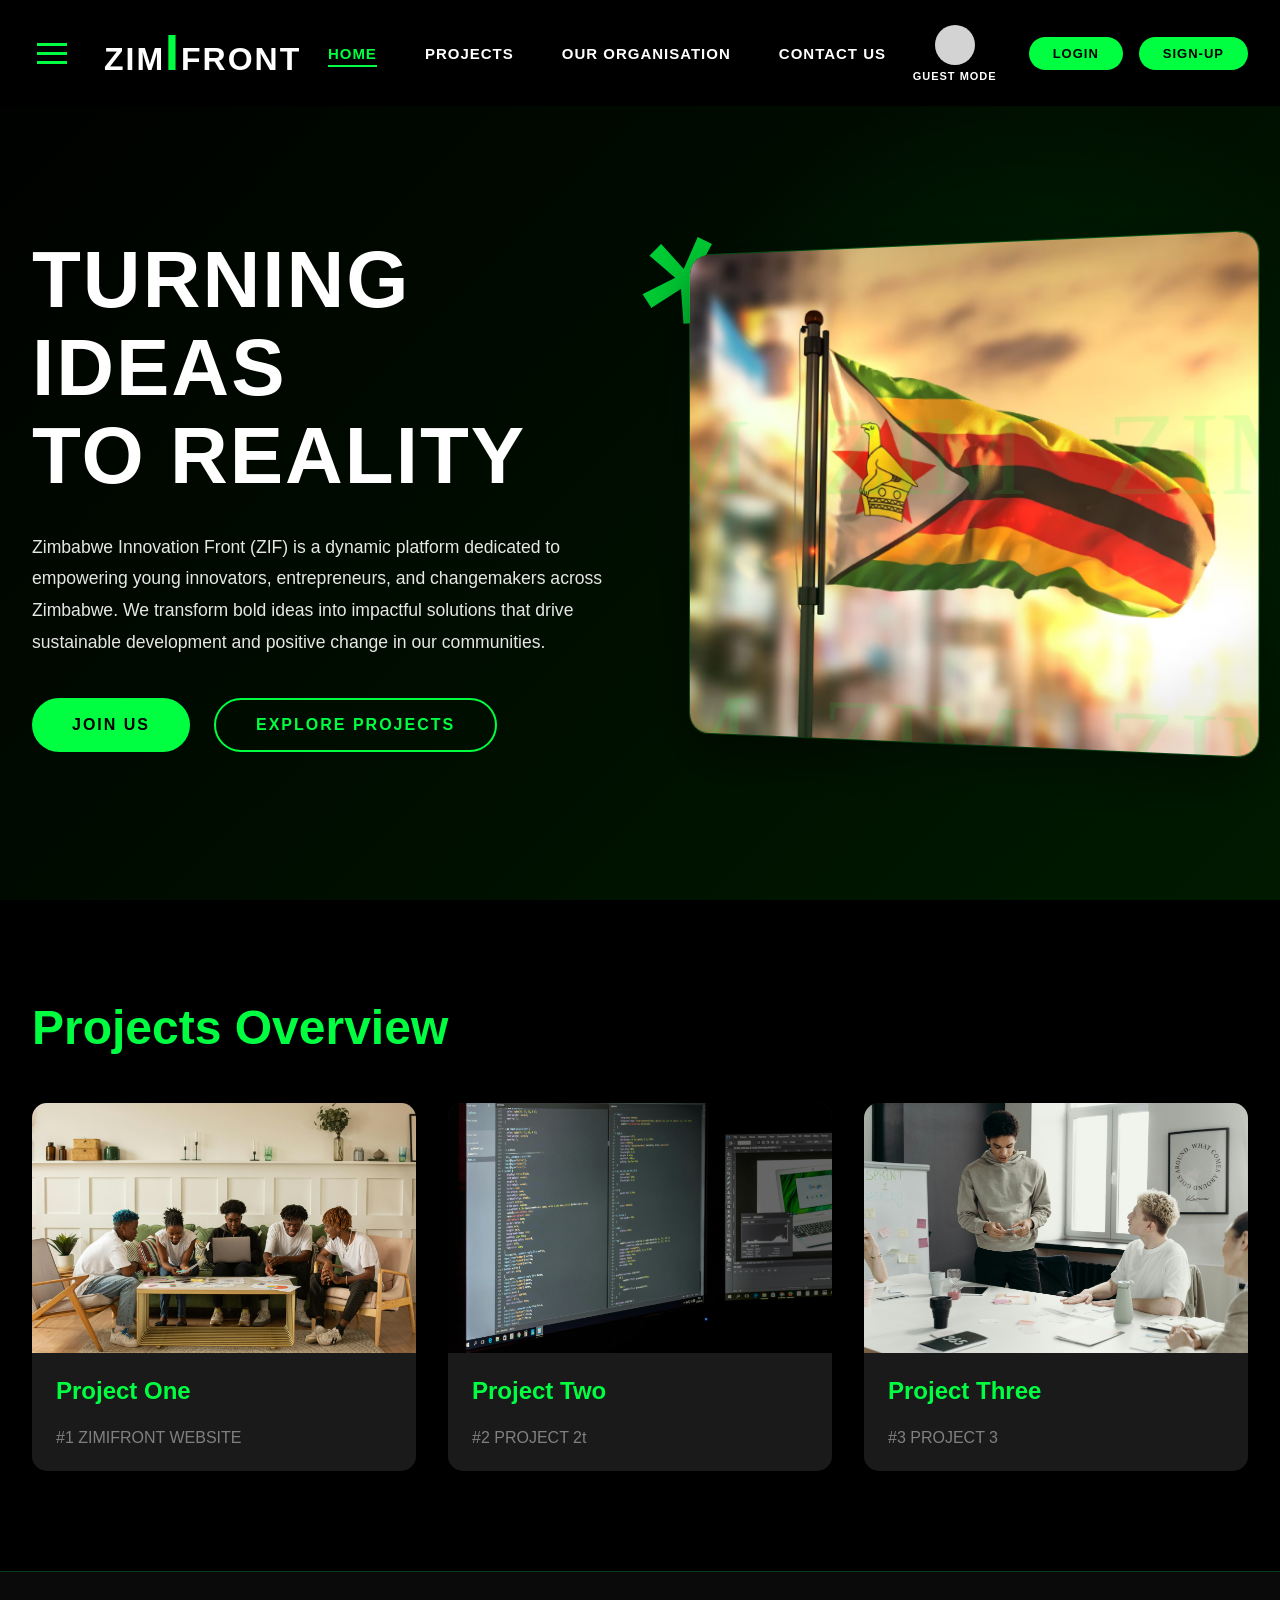
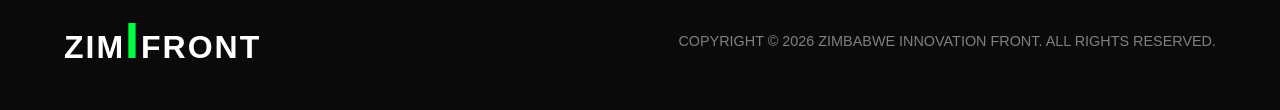
==== commit 08dc0596: "Update index.html" ====
--- a/index.html
+++ b/index.html
@@ -873,7 +873,9 @@
         const navbar = document.querySelector('.navbar');
         if (navbar) {
             navbar.style.transition = 'transform 0.3s ease, background-color 0.3s ease';
-        }  
+        } 
+         }, 100);
+});
 // Close mobile menu when clicking a link
 const mobileLinks = document.querySelectorAll('.mobile-link');
 mobileLinks.forEach(link => {
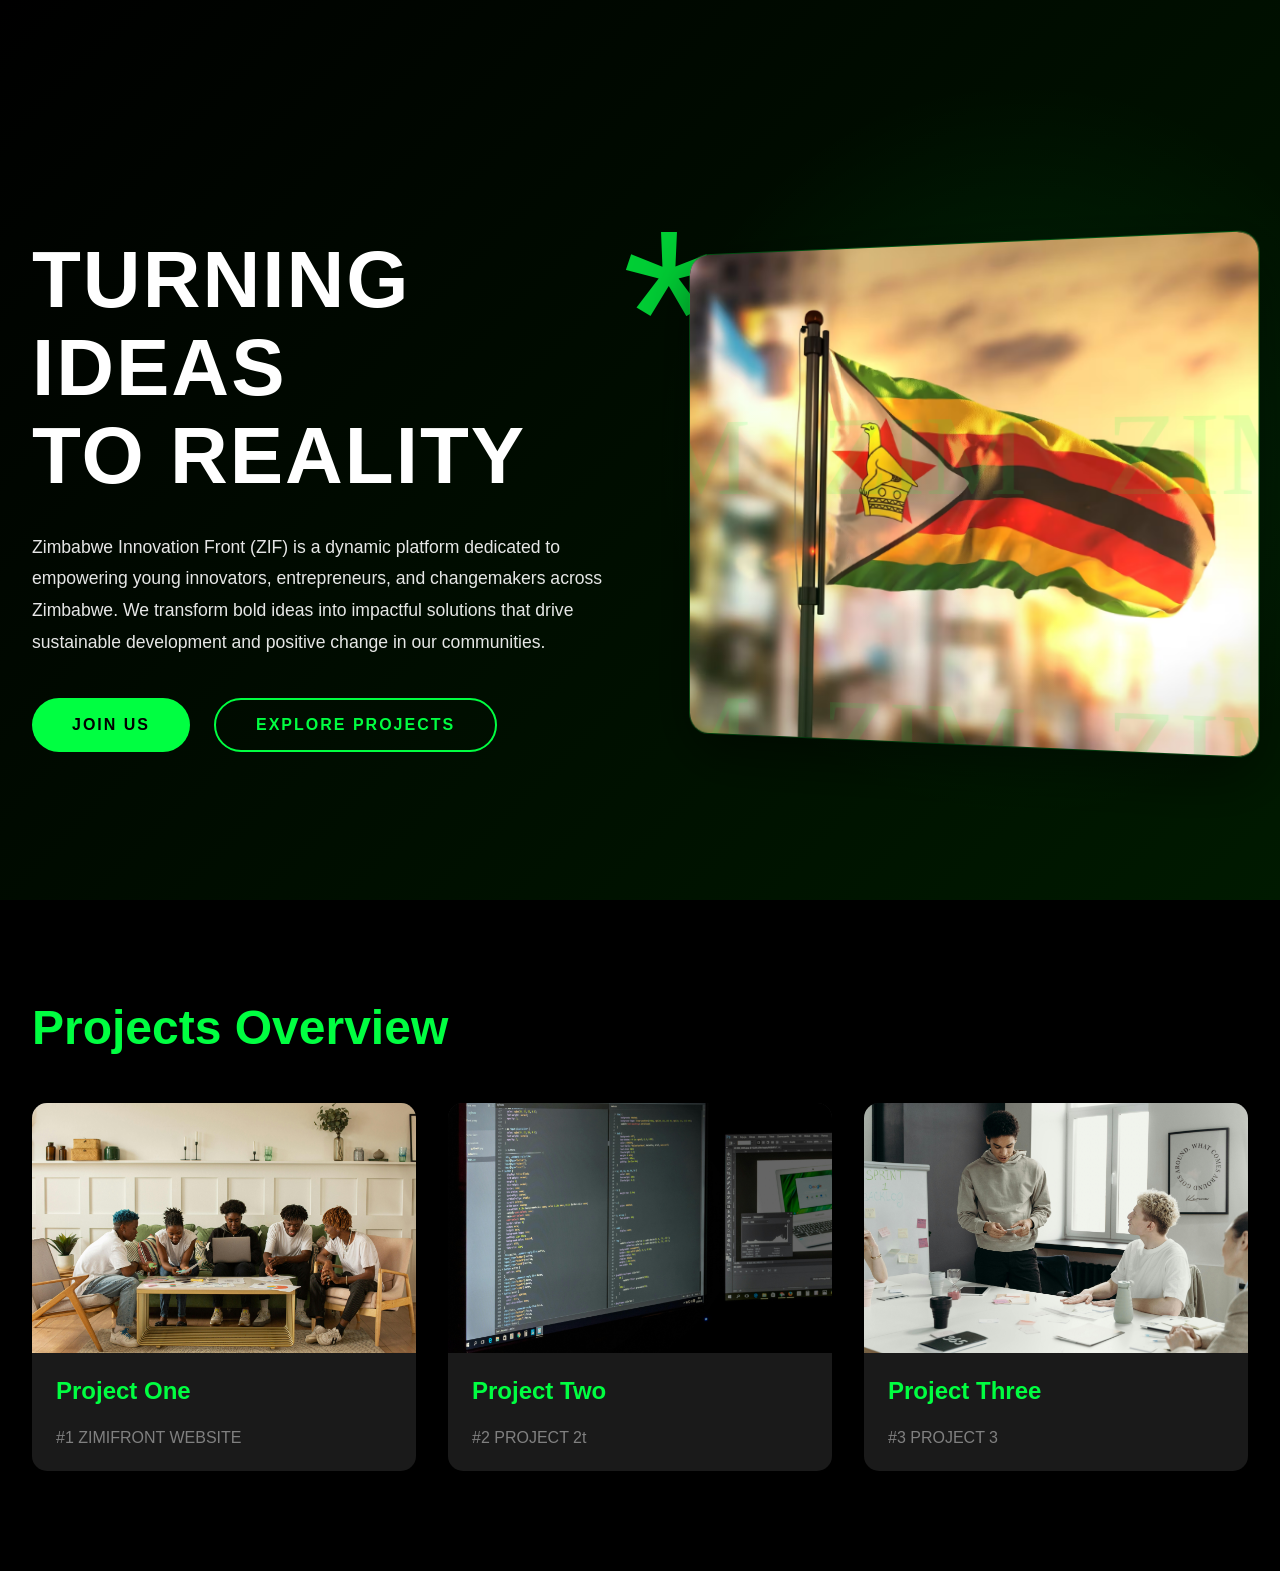
==== commit ece7cbf5: "Update index.html" ====
--- a/index.html
+++ b/index.html
@@ -799,7 +799,7 @@
 
 </style>
 <link rel="stylesheet" href="Header_and_footer.css">
-<script src = 'headerFooterManager.js'></script>
+
 </head>
 <body>
   <special-header></special-header>
@@ -868,14 +868,14 @@
     <script>
 
 // Mobile Menu Toggle
-window.addEventListener('DOMContentLoaded', () => {
+/*window.addEventListener('DOMContentLoaded', () => {
     setTimeout(() => {
         const navbar = document.querySelector('.navbar');
         if (navbar) {
             navbar.style.transition = 'transform 0.3s ease, background-color 0.3s ease';
         } 
          }, 100);
-});
+});*/
 // Close mobile menu when clicking a link
 const mobileLinks = document.querySelectorAll('.mobile-link');
 mobileLinks.forEach(link => {
@@ -1041,7 +1041,7 @@
 });
 
 // Navbar scroll effect
-let lastScroll = 0;
+/*let lastScroll = 0;
 const navbar = document.querySelector('.navbar');
 
 window.addEventListener('scroll', () => {
@@ -1063,7 +1063,7 @@
     }
     
     lastScroll = currentScroll;
-});
+});*/
 
 // Add transition to navbar
 /*navbar.style.transition = 'transform 0.3s ease, background-color 0.3s ease';*/
@@ -1084,7 +1084,10 @@
 window.location.href="index.html";
 
 }
-
+        
+<script src="headerFooterManager.js"></script>
+<script src="menu_button.js"></script>
+        
 </script>
 </body>
 </html>
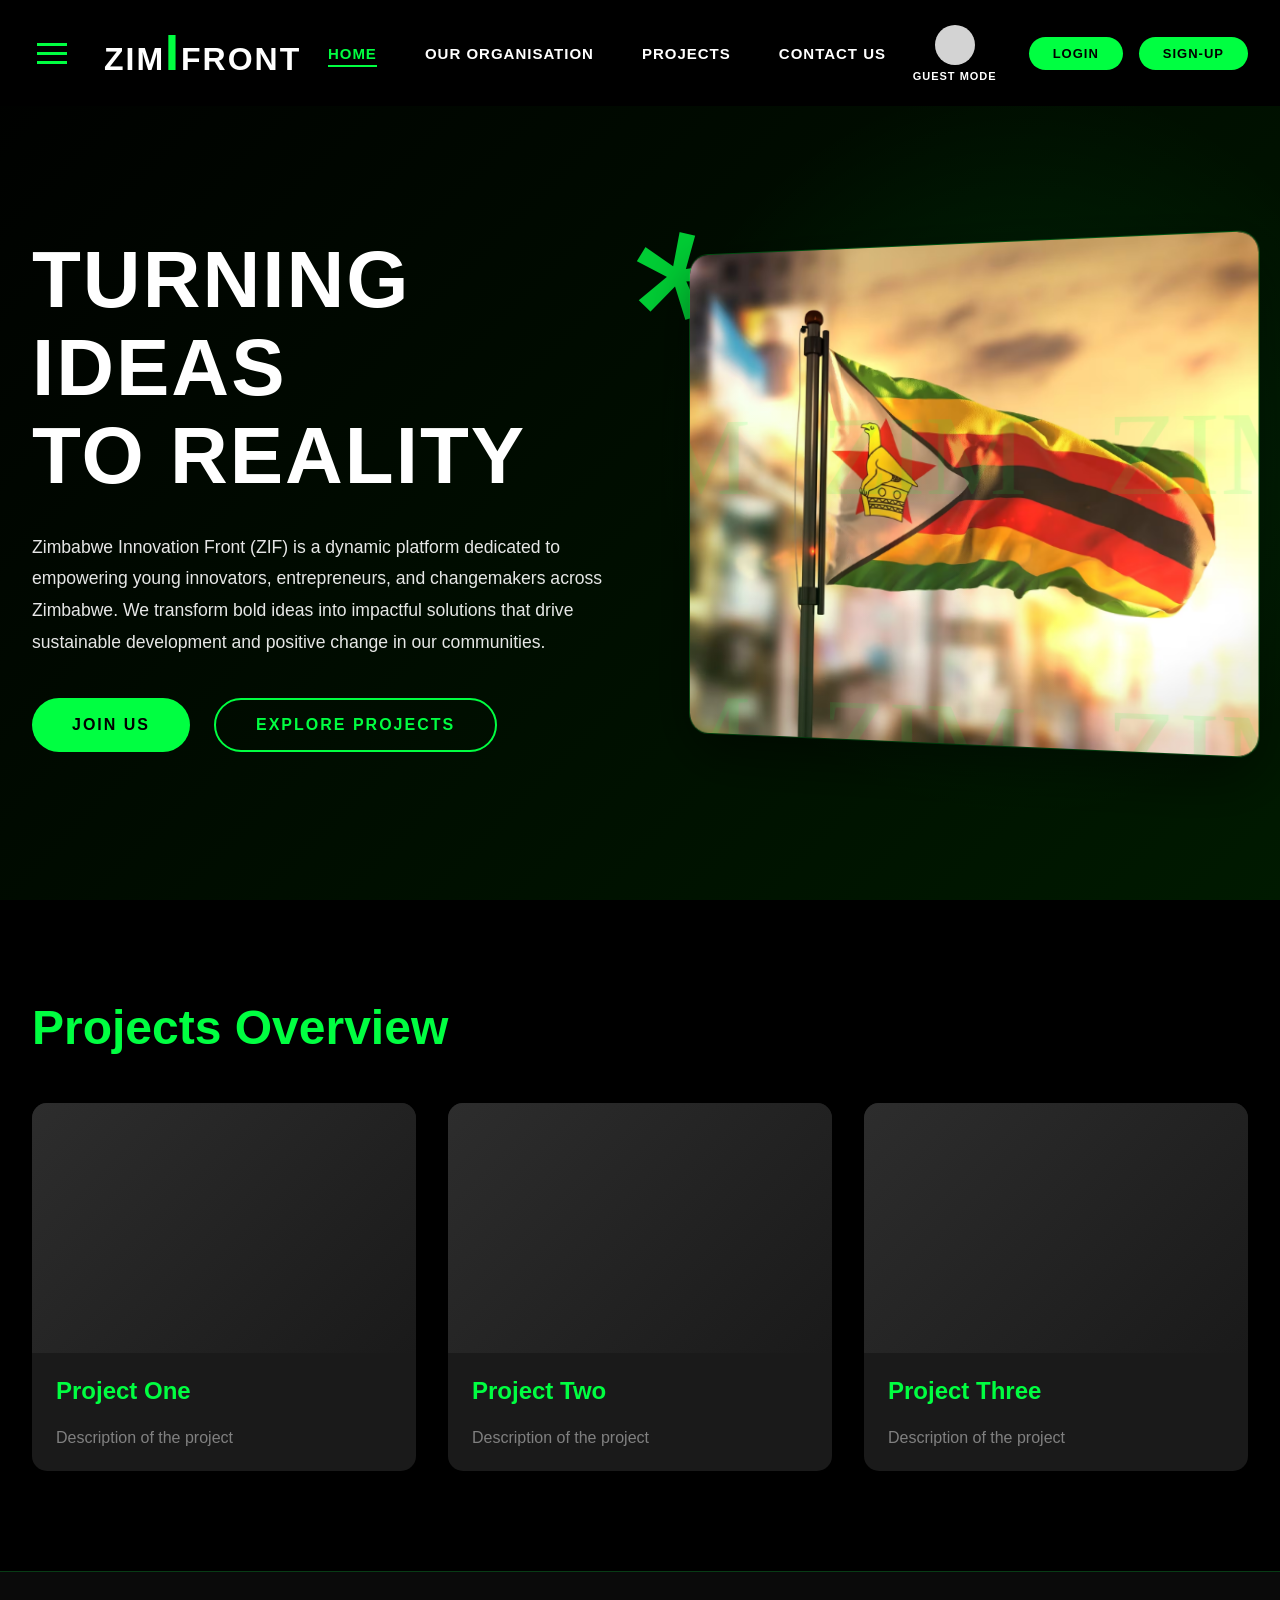
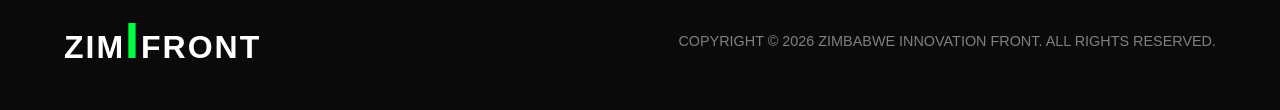
==== commit a62df46e: "Merge 1fbec2208fd2fd03807df66d68761567c5c9c01a into 222efe74e9ee0a952ddb92fbbec378c06374da70" ====
--- a/index.html
+++ b/index.html
@@ -638,12 +638,6 @@
     position: relative;
 }
 
-.project-image img {
-    width: 100%;
-    height: 100%;
-    object-fit: cover;
-}
-
 .project-card h3 {
     padding: 1.5rem;
     font-size: 1.5rem;
@@ -799,7 +793,7 @@
 
 </style>
 <link rel="stylesheet" href="Header_and_footer.css">
-
+<script src = 'headerFooterManager.js'></script>
 </head>
 <body>
   <special-header></special-header>
@@ -844,38 +838,57 @@
             <h2 class="section-title">Projects Overview</h2>
             <div class="projects-grid">
                 <div class="project-card">
-                    <div class="project-image"><img src="pexels-gabby-k-9433169.jpg"></div>
+                    <div class="project-image"></div>
                     <h3>Project One</h3>
-                    <p>#1 ZIMIFRONT WEBSITE</p>
+                    <p>Description of the project</p>
                 </div>
                 <div class="project-card">
-                    <div class="project-image"><img src="pexels-pixabay-159299.jpg"></div>
+                    <div class="project-image"></div>
                     <h3>Project Two</h3>
-                    <p>#2 PROJECT 2t</p>
+                    <p>Description of the project</p>
                 </div>
                 <div class="project-card">
-                    <div class="project-image"><img src = "pexels-cottonbro-7437090.jpg"></div>
+                    <div class="project-image"></div>
                     <h3>Project Three</h3>
-                    <p>#3 PROJECT 3</p>
+                    <p>Description of the project</p>
                 </div>
             </div>
         </div>
     </section>
     
     <special-footer></special-footer>
-    
+   
 
     <script>
 
 // Mobile Menu Toggle
-/*window.addEventListener('DOMContentLoaded', () => {
-    setTimeout(() => {
-        const navbar = document.querySelector('.navbar');
-        if (navbar) {
-            navbar.style.transition = 'transform 0.3s ease, background-color 0.3s ease';
-        } 
-         }, 100);
-});*/
+const menuToggle = document.getElementById('menuToggle');
+const mobileMenu = document.getElementById('mobileMenu');
+const menuOverlay = document.getElementById('menuOverlay');
+
+function toggleMenu() {
+    mobileMenu.classList.toggle('active');
+    menuOverlay.classList.toggle('active');
+    document.body.style.overflow = mobileMenu.classList.contains('active') ? 'hidden' : '';
+    
+    // Animate hamburger menu
+    const spans = menuToggle.querySelectorAll('span');
+    if (mobileMenu.classList.contains('active')) {
+        spans[0].style.transform = 'rotate(45deg) translateY(9px)';
+        spans[1].style.opacity = '0';
+        spans[2].style.transform = 'rotate(-45deg) translateY(-9px)';
+    } else {
+        spans[0].style.transform = 'none';
+        spans[1].style.opacity = '1';
+        spans[2].style.transform = 'none';
+    }
+}
+
+menuToggle.addEventListener('click', toggleMenu);
+
+// Close menu when clicking overlay
+menuOverlay.addEventListener('click', toggleMenu);
+
 // Close mobile menu when clicking a link
 const mobileLinks = document.querySelectorAll('.mobile-link');
 mobileLinks.forEach(link => {
@@ -1041,7 +1054,7 @@
 });
 
 // Navbar scroll effect
-/*let lastScroll = 0;
+let lastScroll = 0;
 const navbar = document.querySelector('.navbar');
 
 window.addEventListener('scroll', () => {
@@ -1063,31 +1076,13 @@
     }
     
     lastScroll = currentScroll;
-});*/
+});
 
 // Add transition to navbar
-/*navbar.style.transition = 'transform 0.3s ease, background-color 0.3s ease';*/
+navbar.style.transition = 'transform 0.3s ease, background-color 0.3s ease';
 
 console.log('ZIMFRONT website loaded successfully!');
 
-        function loginUser(){
-
-const name = document.getElementById("loginName").value;
-
-const user = {
-name:name,
-image:"default-avatar.png"
-};
-
-localStorage.setItem("user", JSON.stringify(user));
-
-window.location.href="index.html";
-
-}
-        
-<script src="headerFooterManager.js"></script>
-<script src="menu_button.js"></script>
-        
 </script>
 </body>
 </html>
@@ -1095,3 +1090,5 @@
 
 
 
+
+
--- a/Header_and_footer.css
+++ b/Header_and_footer.css
@@ -194,7 +194,6 @@
     z-index: 1001;
     display: flex;
     flex-direction: column;
-    overflow-y: auto;
 }
 
 .mobile-menu.active {
@@ -318,10 +317,8 @@
         width:85%;
         left:-85%;
     }
-}
-
-
-
+
+}
 /* LOGIN / SIGNUP POPUP */
 
 .modal{
@@ -333,9 +330,6 @@
     height:100%;
     background:rgba(0,0,0,0.85);
     z-index:2000;
-    justify-content:center;
-    align-items:center;
-    overflow-y:auto;
 }
 
 .modal-box{
@@ -363,567 +357,6 @@
     cursor:pointer;
 }
 
-.auth-wrapper {
-            width:100%;
-            display:flex;
-            justify-content:center;
-            align-items:center;
-            display: flex;
-            align-items: center;
-            justify-content: center;
-            padding: 120px 1rem 3rem;
-            background: linear-gradient(135deg, #000000 0%, #001a00 100%);
-            position: relative;
-            overflow: hidden;
-        }
-
-        .auth-wrapper::before {
-            content: '';
-            position: absolute;
-            top: 50%;
-            left: 50%;
-            width: 600px;
-            height: 600px;
-            background: radial-gradient(circle, rgba(0,255,65,0.08) 0%, transparent 70%);
-            transform: translate(-50%, -50%);
-            pointer-events: none;
-        }
-
-        .auth-card {
-            background: rgba(10,10,10,0.95);
-            border: 1px solid rgba(0,255,65,0.25);
-            border-radius: 20px;
-            padding: 3rem 2.5rem;
-            width: 100%;
-            max-width: 460px;
-            box-shadow: 0 30px 80px rgba(0,0,0,0.6), 0 0 0 1px rgba(0,255,65,0.1);
-        }
-
-        .auth-logo {
-            font-size: 2rem;
-            font-weight: 700;
-            letter-spacing: 2px;
-            text-align: center;
-            margin-bottom: 0.5rem;
-        }
-
-        .auth-subtitle {
-            text-align: center;
-            color: #808080;
-            font-size: 0.9rem;
-            letter-spacing: 1px;
-            margin-bottom: 2.5rem;
-        }
-
-        .auth-title {
-            font-size: 1.8rem;
-            font-weight: 800;
-            color: #ffffff;
-            margin-bottom: 2rem;
-            letter-spacing: 1px;
-        }
-
-        .form-group {
-            margin-bottom: 1.25rem;
-        }
-
-        .form-group label {
-            display: block;
-            font-size: 0.78rem;
-            font-weight: 700;
-            letter-spacing: 1.5px;
-            color: #00ff41;
-            margin-bottom: 0.5rem;
-            text-transform: uppercase;
-        }
-
-        .form-group input, .form-group select {
-            width: 100%;
-            padding: 0.9rem 1.2rem;
-            background: rgba(255,255,255,0.04);
-            border: 1px solid rgba(0,255,65,0.25);
-            border-radius: 10px;
-            color: #ffffff;
-            font-size: 0.95rem;
-            transition: border-color 0.3s ease, box-shadow 0.3s ease;
-            outline: none;
-        }
-
-        .form-group select option {
-            background: #111;
-        }
-
-        .form-group input:focus, .form-group select:focus {
-            border-color: #00ff41;
-            box-shadow: 0 0 0 3px rgba(0,255,65,0.1);
-        }
-
-        .form-group input::placeholder {
-            color: #444;
-        }
-
-        .btn-auth {
-            width: 100%;
-            padding: 1rem;
-            background: #00ff41;
-            color: #000000;
-            border: none;
-            border-radius: 35px;
-            font-size: 1rem;
-            font-weight: 800;
-            letter-spacing: 2px;
-            cursor: pointer;
-            transition: all 0.3s ease;
-            margin-top: 0.5rem;
-        }
-
-        .btn-auth:hover {
-            background: #00cc34;
-            transform: translateY(-2px);
-            box-shadow: 0 10px 30px rgba(0,255,65,0.3);
-        }
-
-        .auth-switch {
-            text-align: center;
-            margin-top: 1.5rem;
-            color: #808080;
-            font-size: 0.9rem;
-        }
-
-        .auth-switch a {
-            color: #00ff41;
-            font-weight: 700;
-            text-decoration: none;
-            transition: color 0.3s;
-        }
-
-        .auth-switch a:hover { color: #00cc34; }
-
-        .error-msg {
-            color: #ff4444;
-            font-size: 0.82rem;
-            margin-top: 0.75rem;
-            text-align: center;
-            display: none;
-        }
-
-        .avatar-upload {
-            display: flex;
-            align-items: center;
-            gap: 1rem;
-            margin-bottom: 1.5rem;
-        }
-
-        .avatar-preview {
-            width: 60px;
-            height: 60px;
-            border-radius: 50%;
-            background: #1a1a1a;
-            border: 2px solid rgba(0,255,65,0.3);
-            overflow: hidden;
-            flex-shrink: 0;
-            display: flex;
-            align-items: center;
-            justify-content: center;
-            color: #444;
-            font-size: 1.5rem;
-        }
-
-        .avatar-preview img {
-            width: 100%;
-            height: 100%;
-            object-fit: cover;
-        }
-
-        .avatar-label {
-            font-size: 0.8rem;
-            color: #808080;
-            line-height: 1.5;
-        }
-
-        .avatar-label span {
-            color: #00ff41;
-            cursor: pointer;
-            font-weight: 700;
-        }
-
-        #avatarInput { display: none; }
-
- .auth-wrapper {
-            min-height: 100vh;
-            display: flex;
-            align-items: center;
-            justify-content: center;
-            padding: 120px 1rem 3rem;
-            background: linear-gradient(135deg, #000000 0%, #001a00 100%);
-            position: relative;
-            overflow: hidden;
-        }
-
-        .auth-wrapper::before {
-            content: '';
-            position: absolute;
-            top: 50%;
-            left: 50%;
-            width: 600px;
-            height: 600px;
-            background: radial-gradient(circle, rgba(0,255,65,0.08) 0%, transparent 70%);
-            transform: translate(-50%, -50%);
-            pointer-events: none;
-        }
-
-        .auth-card {
-            background: rgba(10,10,10,0.95);
-            border: 1px solid rgba(0,255,65,0.25);
-            border-radius: 20px;
-            padding: 3rem 2.5rem;
-            width: 100%;
-            max-width: 460px;
-            box-shadow: 0 30px 80px rgba(0,0,0,0.6), 0 0 0 1px rgba(0,255,65,0.1);
-            position: relative;
-        }
-
-        .auth-logo {
-            font-size: 2rem;
-            font-weight: 700;
-            letter-spacing: 2px;
-            text-align: center;
-            margin-bottom: 0.5rem;
-        }
-
-        .auth-subtitle {
-            text-align: center;
-            color: #808080;
-            font-size: 0.9rem;
-            letter-spacing: 1px;
-            margin-bottom: 2.5rem;
-        }
-
-        .auth-title {
-            font-size: 1.8rem;
-            font-weight: 800;
-            color: #ffffff;
-            margin-bottom: 2rem;
-            letter-spacing: 1px;
-        }
-
-        .form-group {
-            margin-bottom: 1.25rem;
-        }
-
-        .form-group label {
-            display: block;
-            font-size: 0.78rem;
-            font-weight: 700;
-            letter-spacing: 1.5px;
-            color: #00ff41;
-            margin-bottom: 0.5rem;
-            text-transform: uppercase;
-        }
-
-        .form-group input {
-            width: 100%;
-            padding: 0.9rem 1.2rem;
-            background: rgba(255,255,255,0.04);
-            border: 1px solid rgba(0,255,65,0.25);
-            border-radius: 10px;
-            color: #ffffff;
-            font-size: 0.95rem;
-            transition: border-color 0.3s ease, box-shadow 0.3s ease;
-            outline: none;
-        }
-
-        .form-group input:focus {
-            border-color: #00ff41;
-            box-shadow: 0 0 0 3px rgba(0,255,65,0.1);
-        }
-
-        .form-group input::placeholder {
-            color: #444;
-        }
-
-        .btn-auth {
-            width: 100%;
-            padding: 1rem;
-            background: #00ff41;
-            color: #000000;
-            border: none;
-            border-radius: 35px;
-            font-size: 1rem;
-            font-weight: 800;
-            letter-spacing: 2px;
-            cursor: pointer;
-            transition: all 0.3s ease;
-            margin-top: 0.5rem;
-        }
-
-        .btn-auth:hover {
-            background: #00cc34;
-            transform: translateY(-2px);
-            box-shadow: 0 10px 30px rgba(0,255,65,0.3);
-        }
-
-        .auth-switch {
-            text-align: center;
-            margin-top: 1.5rem;
-            color: #808080;
-            font-size: 0.9rem;
-        }
-
-        .auth-switch a {
-            color: #00ff41;
-            font-weight: 700;
-            text-decoration: none;
-            transition: color 0.3s;
-        }
-
-        .auth-switch a:hover {
-            color: #00cc34;
-        }
-
-        .error-msg {
-            color: #ff4444;
-            font-size: 0.82rem;
-            margin-top: 0.75rem;
-            text-align: center;
-            display: none;
-        }
-
-        /* Avatar upload preview */
-        .avatar-upload {
-            display: flex;
-            align-items: center;
-            gap: 1rem;
-            margin-bottom: 1.5rem;
-        }
-
-        .avatar-preview {
-            width: 60px;
-            height: 60px;
-            border-radius: 50%;
-            background: #1a1a1a;
-            border: 2px solid rgba(0,255,65,0.3);
-            overflow: hidden;
-            flex-shrink: 0;
-            display: flex;
-            align-items: center;
-            justify-content: center;
-            color: #444;
-            font-size: 1.5rem;
-        }
-
-        .avatar-preview img {
-            width: 100%;
-            height: 100%;
-            object-fit: cover;
-        }
-
-        .avatar-label {
-            font-size: 0.8rem;
-            color: #808080;
-            line-height: 1.5;
-        }
-
-        .avatar-label span {
-            color: #00ff41;
-            cursor: pointer;
-            font-weight: 700;
-        }
-
-        #avatarInput {
-            display: none;
-        }
-
-.join-wrapper {
-            min-height: 100vh;
-            display: flex;
-            align-items: center;
-            justify-content: center;
-            padding: 120px 1rem 3rem;
-            background: linear-gradient(135deg, #000000 0%, #001a00 100%);
-            position: relative;
-            overflow: hidden;
-        }
-
-        .join-wrapper::before {
-            content: '';
-            position: absolute;
-            top: -10%;
-            right: -10%;
-            width: 500px;
-            height: 500px;
-            background: radial-gradient(circle, rgba(0,255,65,0.07) 0%, transparent 70%);
-            pointer-events: none;
-        }
-
-        .join-card {
-            background: rgba(10,10,10,0.95);
-            border: 1px solid rgba(0,255,65,0.25);
-            border-radius: 20px;
-            padding: 3rem 2.5rem;
-            width: 100%;
-            max-width: 560px;
-            box-shadow: 0 30px 80px rgba(0,0,0,0.6);
-            position: relative;
-        }
-
-        .join-badge {
-            display: inline-block;
-            background: rgba(0,255,65,0.12);
-            color: #00ff41;
-            font-size: 0.75rem;
-            font-weight: 700;
-            letter-spacing: 2px;
-            padding: 0.4rem 1rem;
-            border-radius: 20px;
-            border: 1px solid rgba(0,255,65,0.3);
-            margin-bottom: 1.25rem;
-            text-transform: uppercase;
-        }
-
-        .join-logo {
-            font-size: 2rem;
-            font-weight: 700;
-            letter-spacing: 2px;
-            margin-bottom: 0.5rem;
-        }
-
-        .join-title {
-            font-size: 2rem;
-            font-weight: 900;
-            color: #ffffff;
-            margin-bottom: 0.75rem;
-            letter-spacing: 1px;
-            line-height: 1.2;
-        }
-
-        .join-desc {
-            color: #808080;
-            font-size: 0.95rem;
-            line-height: 1.6;
-            margin-bottom: 2rem;
-        }
-
-        .form-group {
-            margin-bottom: 1.2rem;
-        }
-
-        .form-row {
-            display: grid;
-            grid-template-columns: 1fr 1fr;
-            gap: 1rem;
-        }
-
-        .form-group label {
-            display: block;
-            font-size: 0.75rem;
-            font-weight: 700;
-            letter-spacing: 1.5px;
-            color: #00ff41;
-            margin-bottom: 0.5rem;
-            text-transform: uppercase;
-        }
-
-        .form-group input,
-        .form-group select,
-        .form-group textarea {
-            width: 100%;
-            padding: 0.9rem 1.2rem;
-            background: rgba(255,255,255,0.04);
-            border: 1px solid rgba(0,255,65,0.25);
-            border-radius: 10px;
-            color: #ffffff;
-            font-size: 0.95rem;
-            font-family: inherit;
-            transition: border-color 0.3s ease, box-shadow 0.3s ease;
-            outline: none;
-            resize: vertical;
-        }
-
-        .form-group select option {
-            background: #111;
-        }
-
-        .form-group input:focus,
-        .form-group select:focus,
-        .form-group textarea:focus {
-            border-color: #00ff41;
-            box-shadow: 0 0 0 3px rgba(0,255,65,0.1);
-        }
-
-        .form-group input::placeholder,
-        .form-group textarea::placeholder {
-            color: #444;
-        }
-
-        .btn-submit {
-            width: 100%;
-            padding: 1rem;
-            background: #00ff41;
-            color: #000000;
-            border: none;
-            border-radius: 35px;
-            font-size: 1rem;
-            font-weight: 800;
-            letter-spacing: 2px;
-            cursor: pointer;
-            transition: all 0.3s ease;
-            margin-top: 0.75rem;
-        }
-
-        .btn-submit:hover {
-            background: #00cc34;
-            transform: translateY(-2px);
-            box-shadow: 0 10px 30px rgba(0,255,65,0.3);
-        }
-
-        /* Success state */
-        .success-screen {
-            display: none;
-            text-align: center;
-            padding: 2rem 0;
-        }
-
-        .success-icon {
-            font-size: 4rem;
-            margin-bottom: 1rem;
-        }
-
-        .success-title {
-            font-size: 1.8rem;
-            font-weight: 900;
-            color: #00ff41;
-            margin-bottom: 1rem;
-        }
-
-        .success-msg {
-            color: #808080;
-            font-size: 0.95rem;
-            line-height: 1.6;
-            margin-bottom: 2rem;
-        }
-
-        .btn-home {
-            display: inline-block;
-            padding: 0.9rem 2.5rem;
-            background: #00ff41;
-            color: #000;
-            border: none;
-            border-radius: 35px;
-            font-weight: 800;
-            font-size: 0.95rem;
-            letter-spacing: 2px;
-            cursor: pointer;
-            text-decoration: none;
-            transition: all 0.3s ease;
-        }
-
-        .btn-home:hover {
-            background: #00cc34;
-            transform: translateY(-2px);
-        }
-
-        @media (max-width: 480px) {
-            .form-row { grid-template-columns: 1fr; }
-            .join-card { padding: 2rem 1.5rem; }
-        }
+
+
+
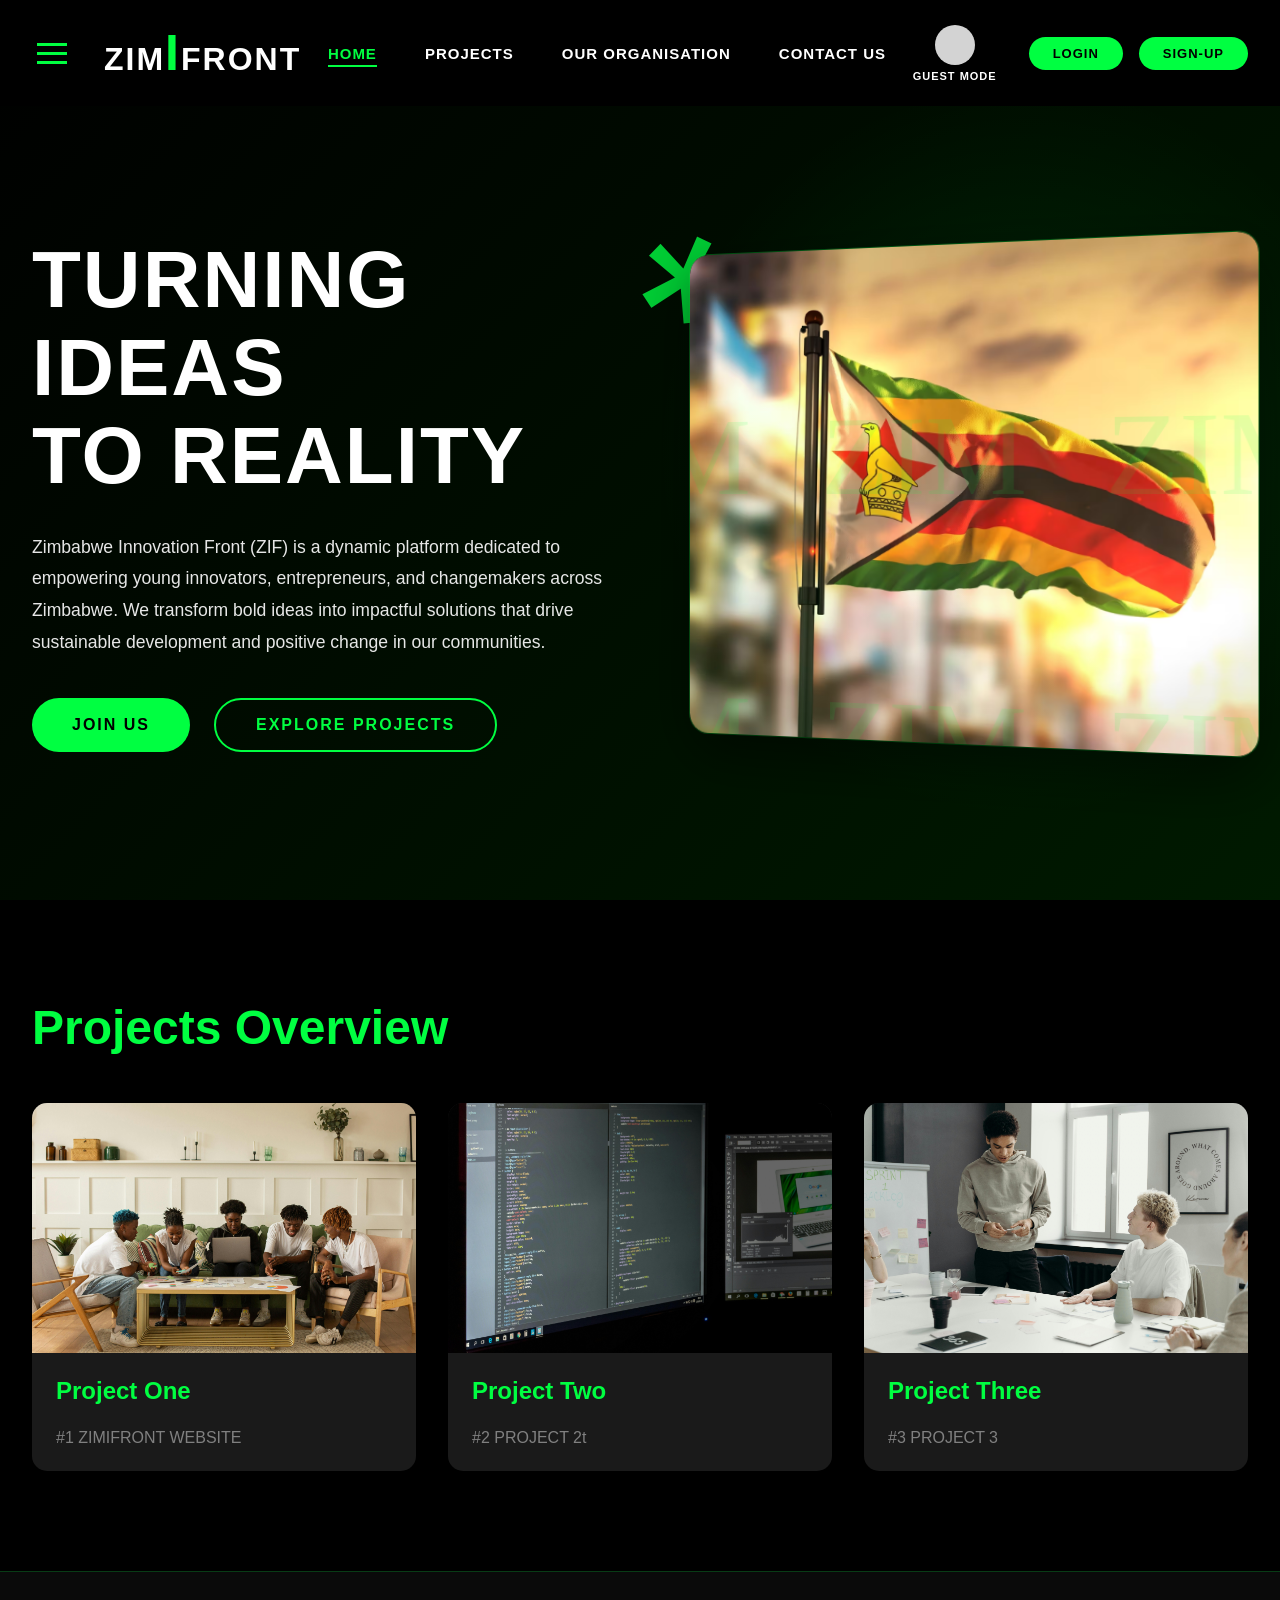
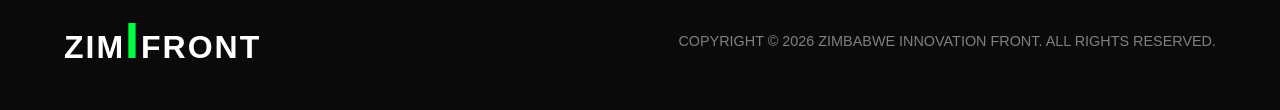
==== commit b5c597a6: "Update index.html" ====
--- a/index.html
+++ b/index.html
@@ -638,6 +638,12 @@
     position: relative;
 }
 
+.project-image img {
+    width: 100%;
+    height: 100%;
+    object-fit: cover;
+}
+
 .project-card h3 {
     padding: 1.5rem;
     font-size: 1.5rem;
@@ -793,7 +799,7 @@
 
 </style>
 <link rel="stylesheet" href="Header_and_footer.css">
-<script src = 'headerFooterManager.js'></script>
+
 </head>
 <body>
   <special-header></special-header>
@@ -838,57 +844,38 @@
             <h2 class="section-title">Projects Overview</h2>
             <div class="projects-grid">
                 <div class="project-card">
-                    <div class="project-image"></div>
+                    <div class="project-image"><img src="pexels-gabby-k-9433169.jpg"></div>
                     <h3>Project One</h3>
-                    <p>Description of the project</p>
+                    <p>#1 ZIMIFRONT WEBSITE</p>
                 </div>
                 <div class="project-card">
-                    <div class="project-image"></div>
+                    <div class="project-image"><img src="pexels-pixabay-159299.jpg"></div>
                     <h3>Project Two</h3>
-                    <p>Description of the project</p>
+                    <p>#2 PROJECT 2t</p>
                 </div>
                 <div class="project-card">
-                    <div class="project-image"></div>
+                    <div class="project-image"><img src = "pexels-cottonbro-7437090.jpg"></div>
                     <h3>Project Three</h3>
-                    <p>Description of the project</p>
+                    <p>#3 PROJECT 3</p>
                 </div>
             </div>
         </div>
     </section>
     
     <special-footer></special-footer>
-   
+    
 
     <script>
 
 // Mobile Menu Toggle
-const menuToggle = document.getElementById('menuToggle');
-const mobileMenu = document.getElementById('mobileMenu');
-const menuOverlay = document.getElementById('menuOverlay');
-
-function toggleMenu() {
-    mobileMenu.classList.toggle('active');
-    menuOverlay.classList.toggle('active');
-    document.body.style.overflow = mobileMenu.classList.contains('active') ? 'hidden' : '';
-    
-    // Animate hamburger menu
-    const spans = menuToggle.querySelectorAll('span');
-    if (mobileMenu.classList.contains('active')) {
-        spans[0].style.transform = 'rotate(45deg) translateY(9px)';
-        spans[1].style.opacity = '0';
-        spans[2].style.transform = 'rotate(-45deg) translateY(-9px)';
-    } else {
-        spans[0].style.transform = 'none';
-        spans[1].style.opacity = '1';
-        spans[2].style.transform = 'none';
-    }
-}
-
-menuToggle.addEventListener('click', toggleMenu);
-
-// Close menu when clicking overlay
-menuOverlay.addEventListener('click', toggleMenu);
-
+/*window.addEventListener('DOMContentLoaded', () => {
+    setTimeout(() => {
+        const navbar = document.querySelector('.navbar');
+        if (navbar) {
+            navbar.style.transition = 'transform 0.3s ease, background-color 0.3s ease';
+        } 
+         }, 100);
+});*/
 // Close mobile menu when clicking a link
 const mobileLinks = document.querySelectorAll('.mobile-link');
 mobileLinks.forEach(link => {
@@ -1054,7 +1041,7 @@
 });
 
 // Navbar scroll effect
-let lastScroll = 0;
+/*let lastScroll = 0;
 const navbar = document.querySelector('.navbar');
 
 window.addEventListener('scroll', () => {
@@ -1076,19 +1063,36 @@
     }
     
     lastScroll = currentScroll;
-});
+});*/
 
 // Add transition to navbar
-navbar.style.transition = 'transform 0.3s ease, background-color 0.3s ease';
+/*navbar.style.transition = 'transform 0.3s ease, background-color 0.3s ease';*/
 
 console.log('ZIMFRONT website loaded successfully!');
 
+        function loginUser(){
+
+const name = document.getElementById("loginName").value;
+
+const user = {
+name:name,
+image:"default-avatar.png"
+};
+
+localStorage.setItem("user", JSON.stringify(user));
+
+window.location.href="index.html";
+
+}
+        
+
+        
 </script>
+ <script src="headerFooterManager.js"></script>
+<script src="menu_button.js"></script>
 </body>
 </html>
 
 
 
 
-
-
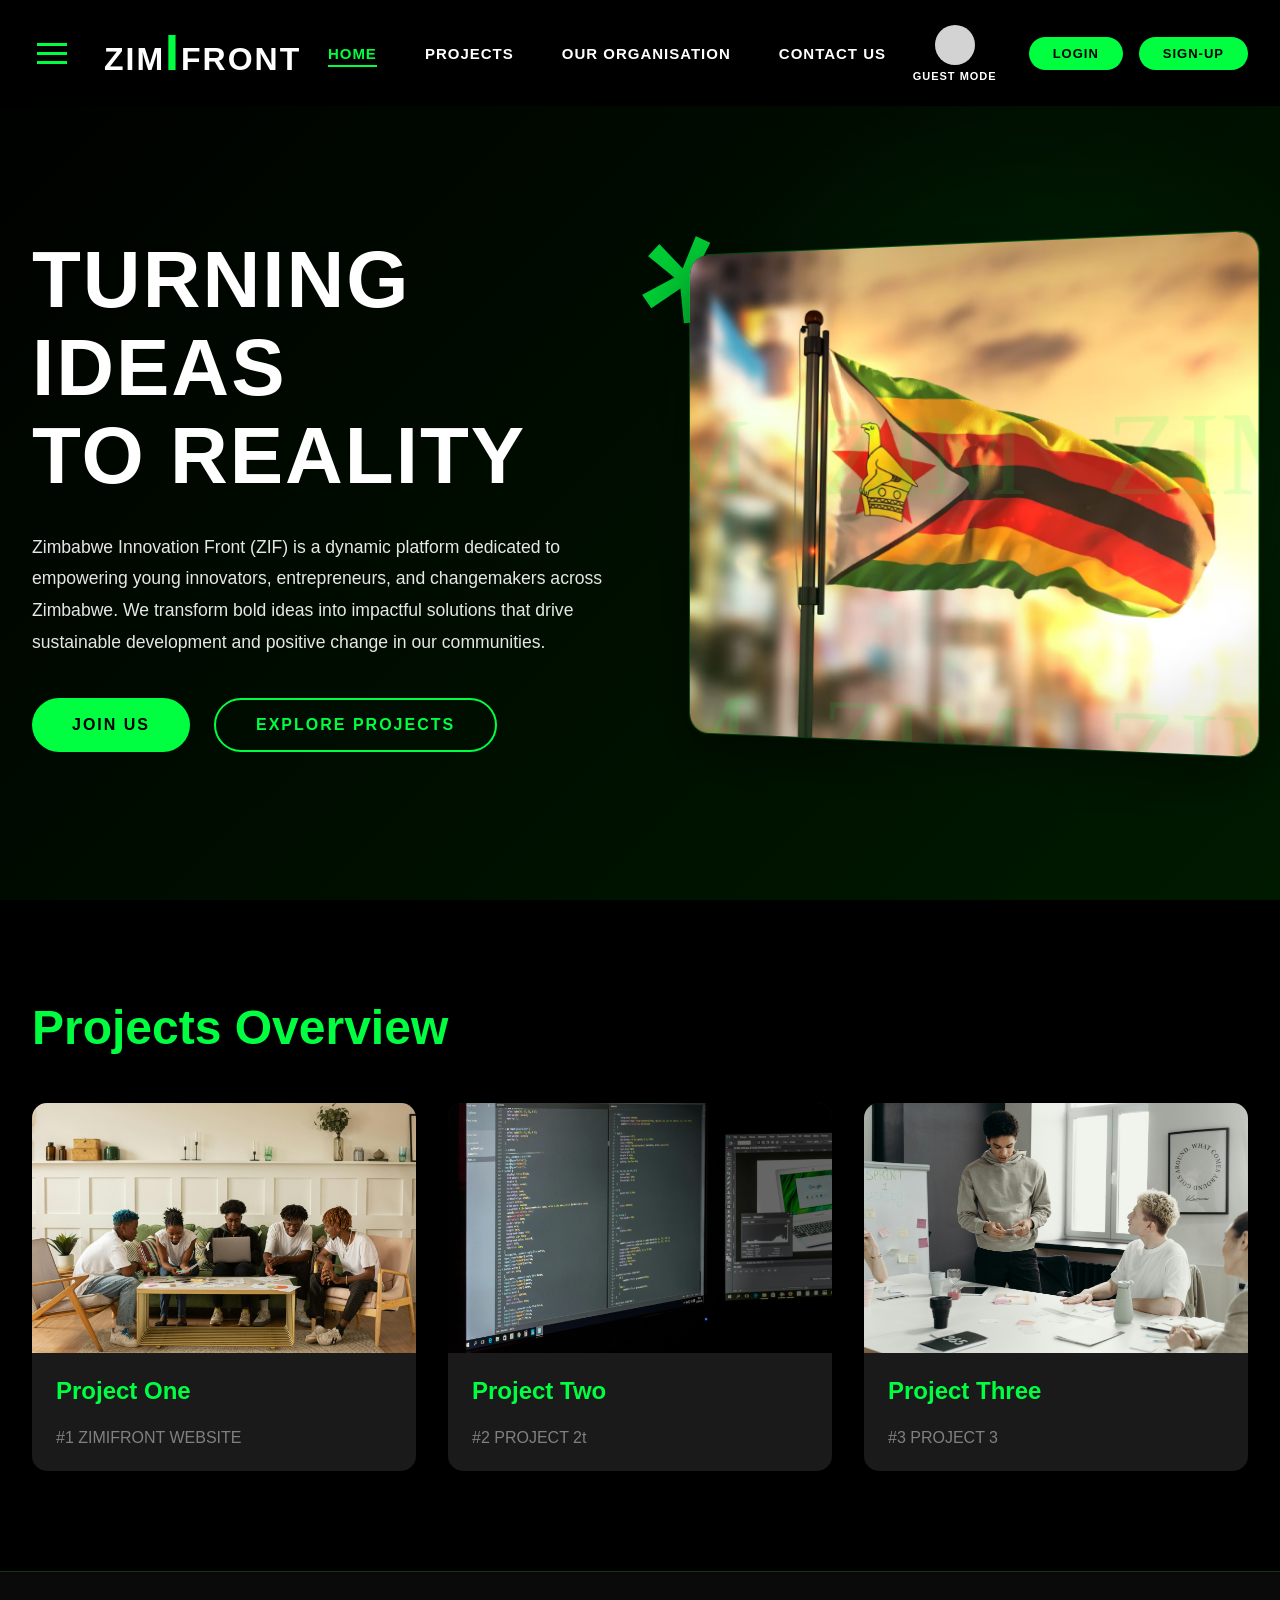
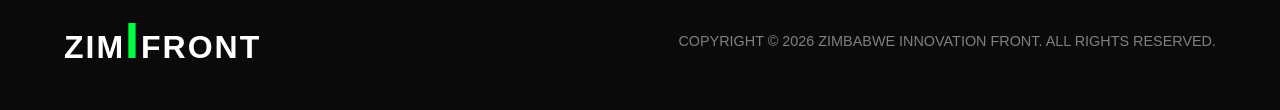
==== commit eb7cfaff: "Update index.html" ====
--- a/index.html
+++ b/index.html
@@ -219,7 +219,7 @@
     background-color: var(--primary-green);
     padding: 2.5rem 2rem;
     transition: left 0.4s cubic-bezier(0.4, 0, 0.2, 1);
-    z-index: 1001;
+    z-index: 2000;
     display: flex;
     flex-direction: column;
     box-shadow: 4px 0 20px rgba(0, 255, 65, 0.3);
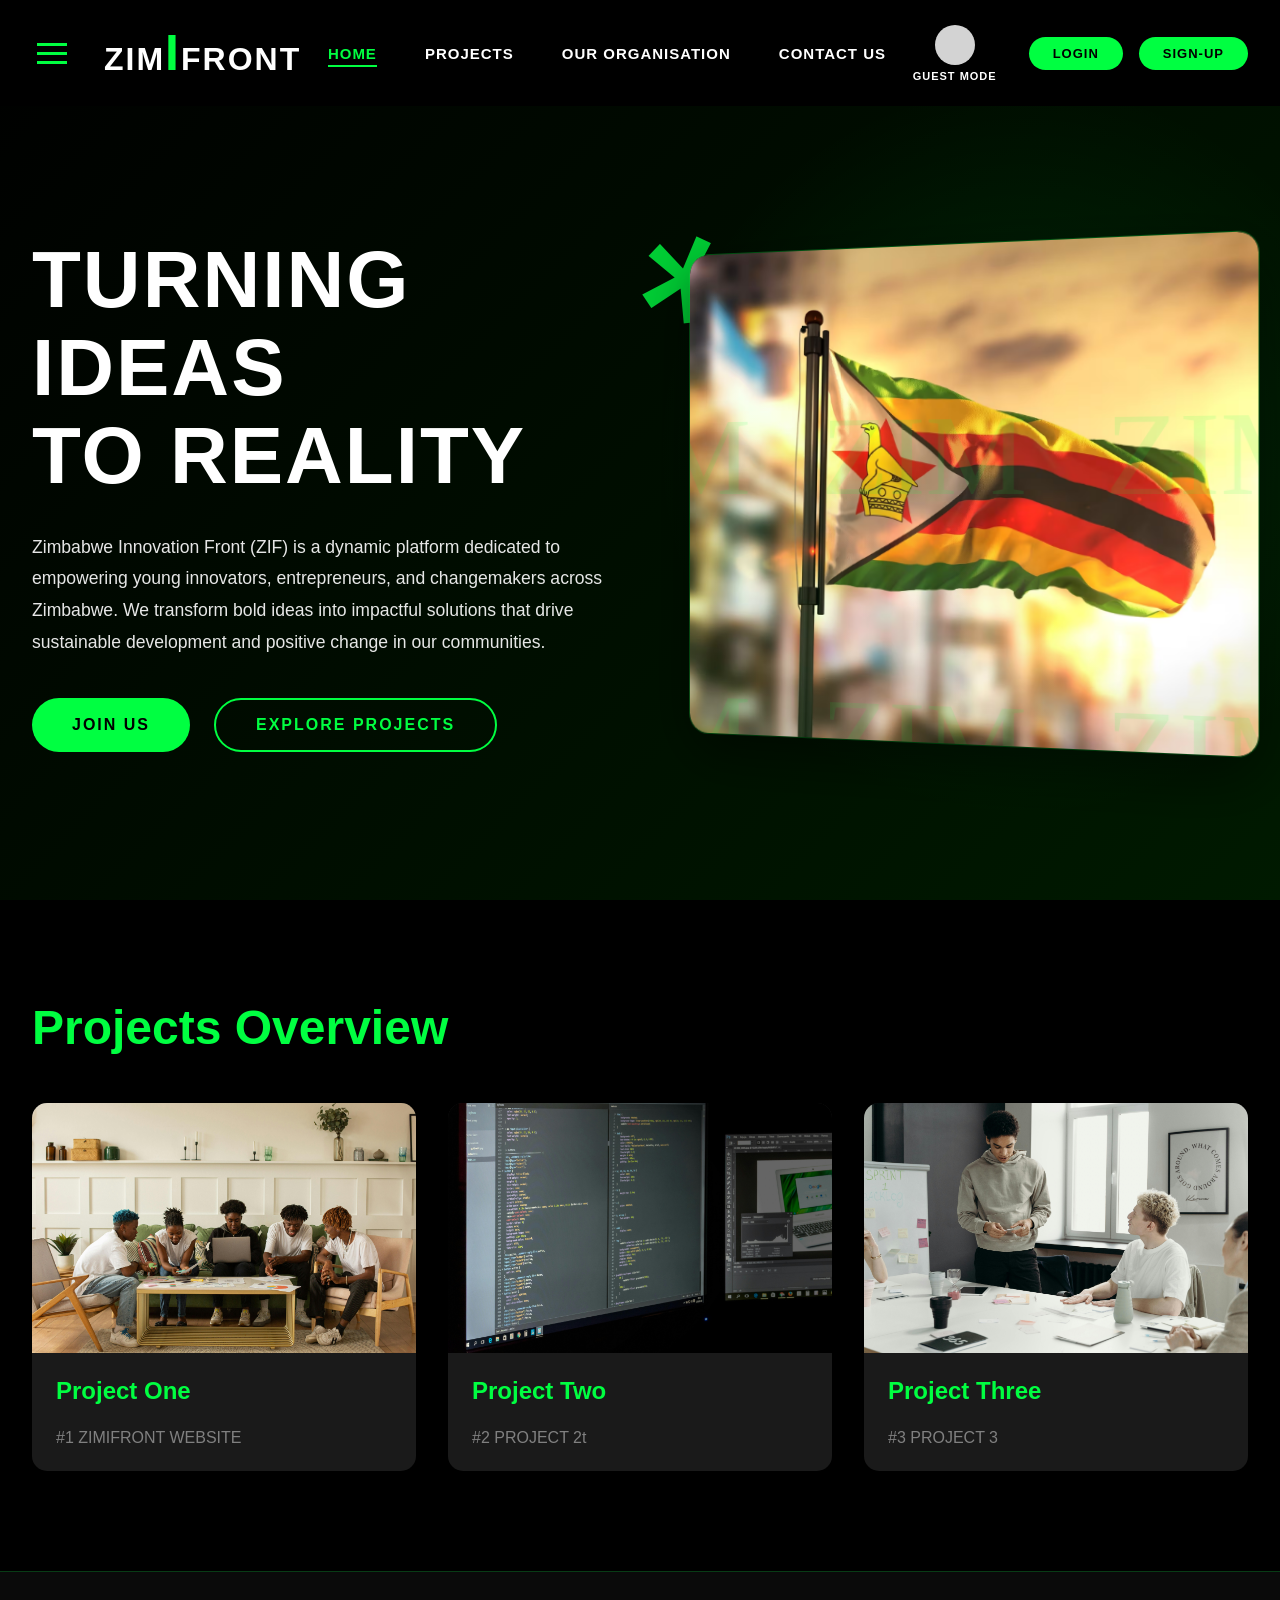
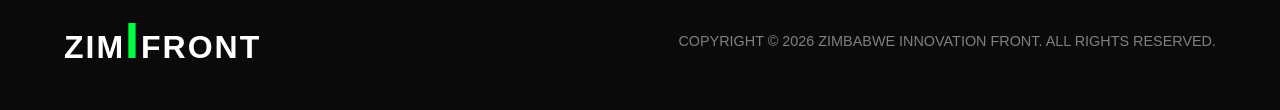
==== commit 4e9087be: "Update index.html" ====
--- a/index.html
+++ b/index.html
@@ -211,7 +211,7 @@
 
 
 .mobile-menu {
-    position: fixed;
+    //position: fixed;
     top: 0;
     left: -500px;
     width: 450px;
@@ -230,7 +230,7 @@
 }
 
 .menu-overlay {
-    position: fixed;
+    //position: fixed;
     top: 0;
     left: 0;
     width: 100%;
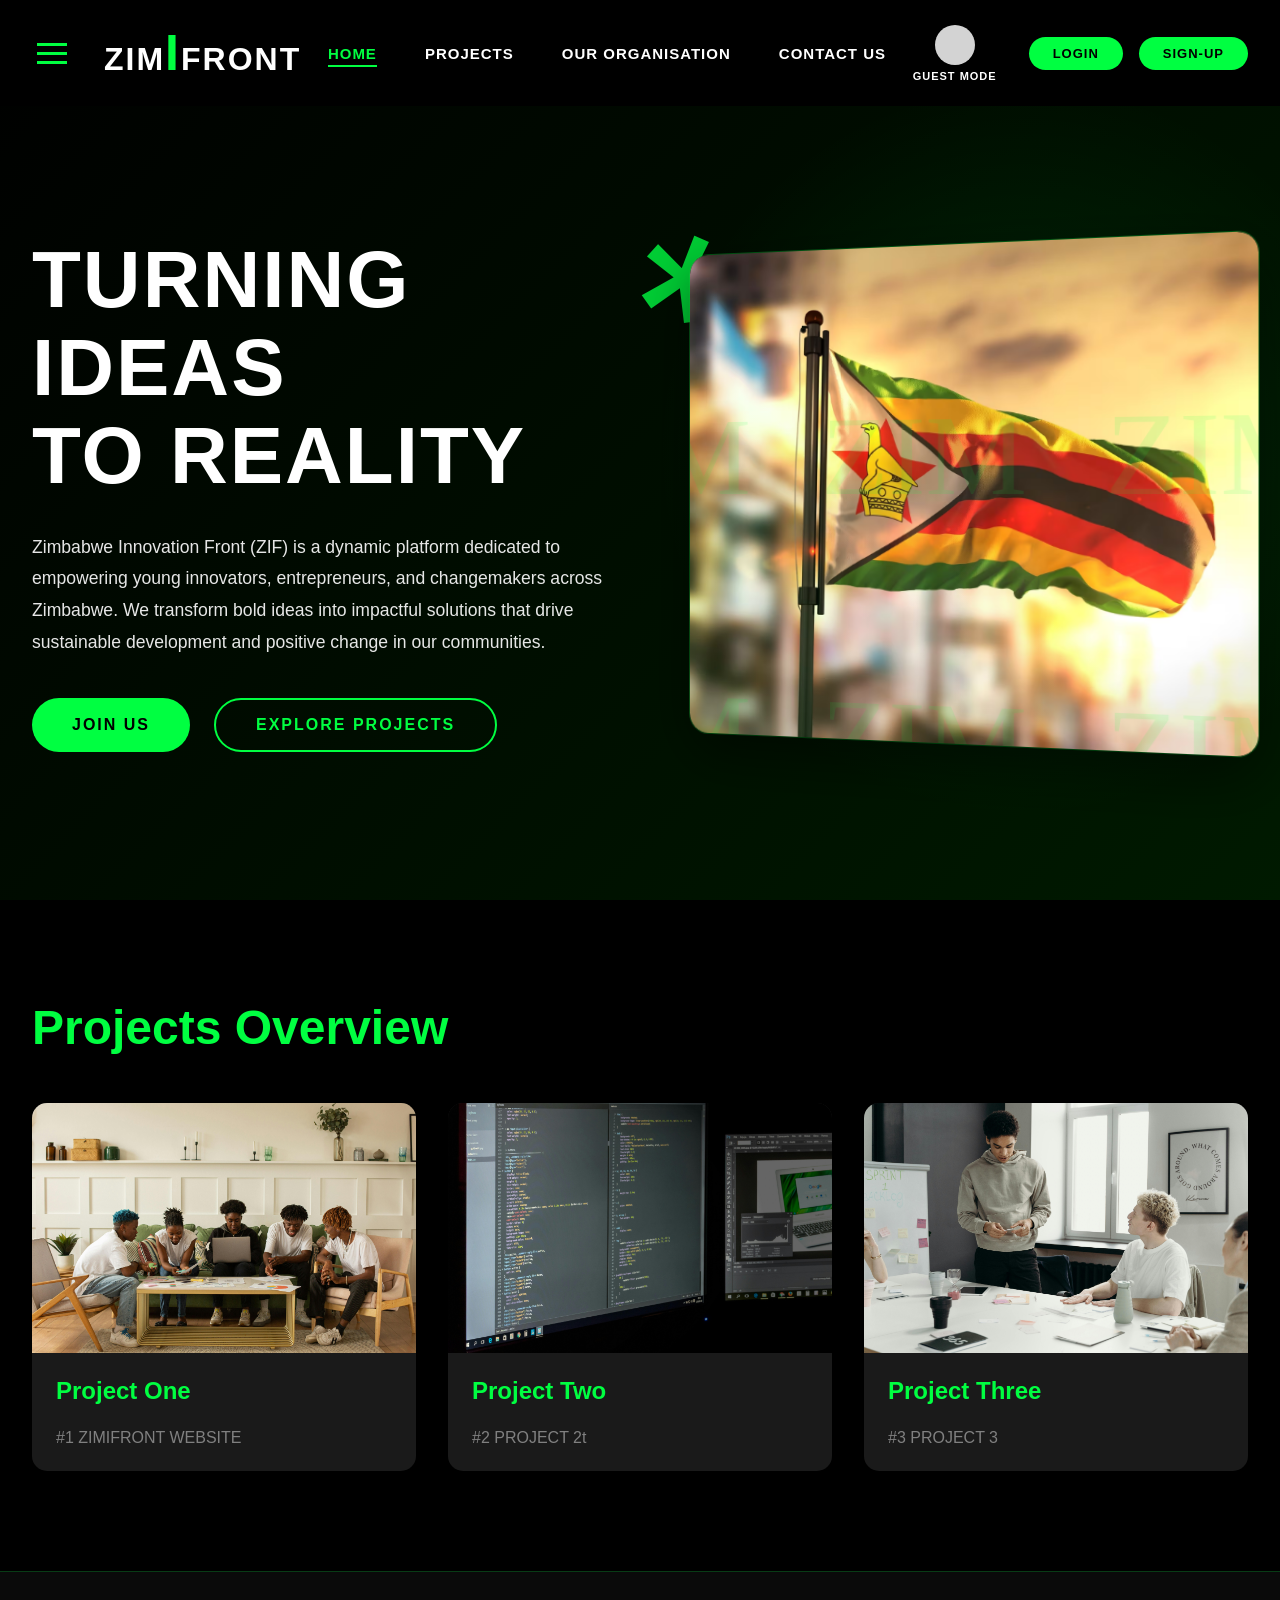
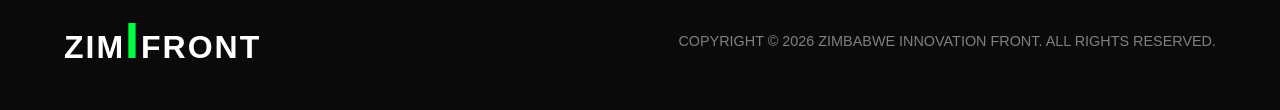
==== commit 3d14f80a: "Update index.html" ====
--- a/index.html
+++ b/index.html
@@ -211,7 +211,7 @@
 
 
 .mobile-menu {
-    //position: fixed;
+    position: fixed;
     top: 0;
     left: -500px;
     width: 450px;
@@ -219,7 +219,7 @@
     background-color: var(--primary-green);
     padding: 2.5rem 2rem;
     transition: left 0.4s cubic-bezier(0.4, 0, 0.2, 1);
-    z-index: 2000;
+    z-index: 99999;
     display: flex;
     flex-direction: column;
     box-shadow: 4px 0 20px rgba(0, 255, 65, 0.3);
@@ -230,13 +230,13 @@
 }
 
 .menu-overlay {
-    //position: fixed;
+    position: fixed;
     top: 0;
     left: 0;
     width: 100%;
     height: 100%;
     background-color: rgba(0, 0, 0, 0.7);
-    z-index: 1000;
+    z-index: 1;
     opacity: 0;
     visibility: hidden;
     transition: opacity 0.4s ease, visibility 0.4s ease;
